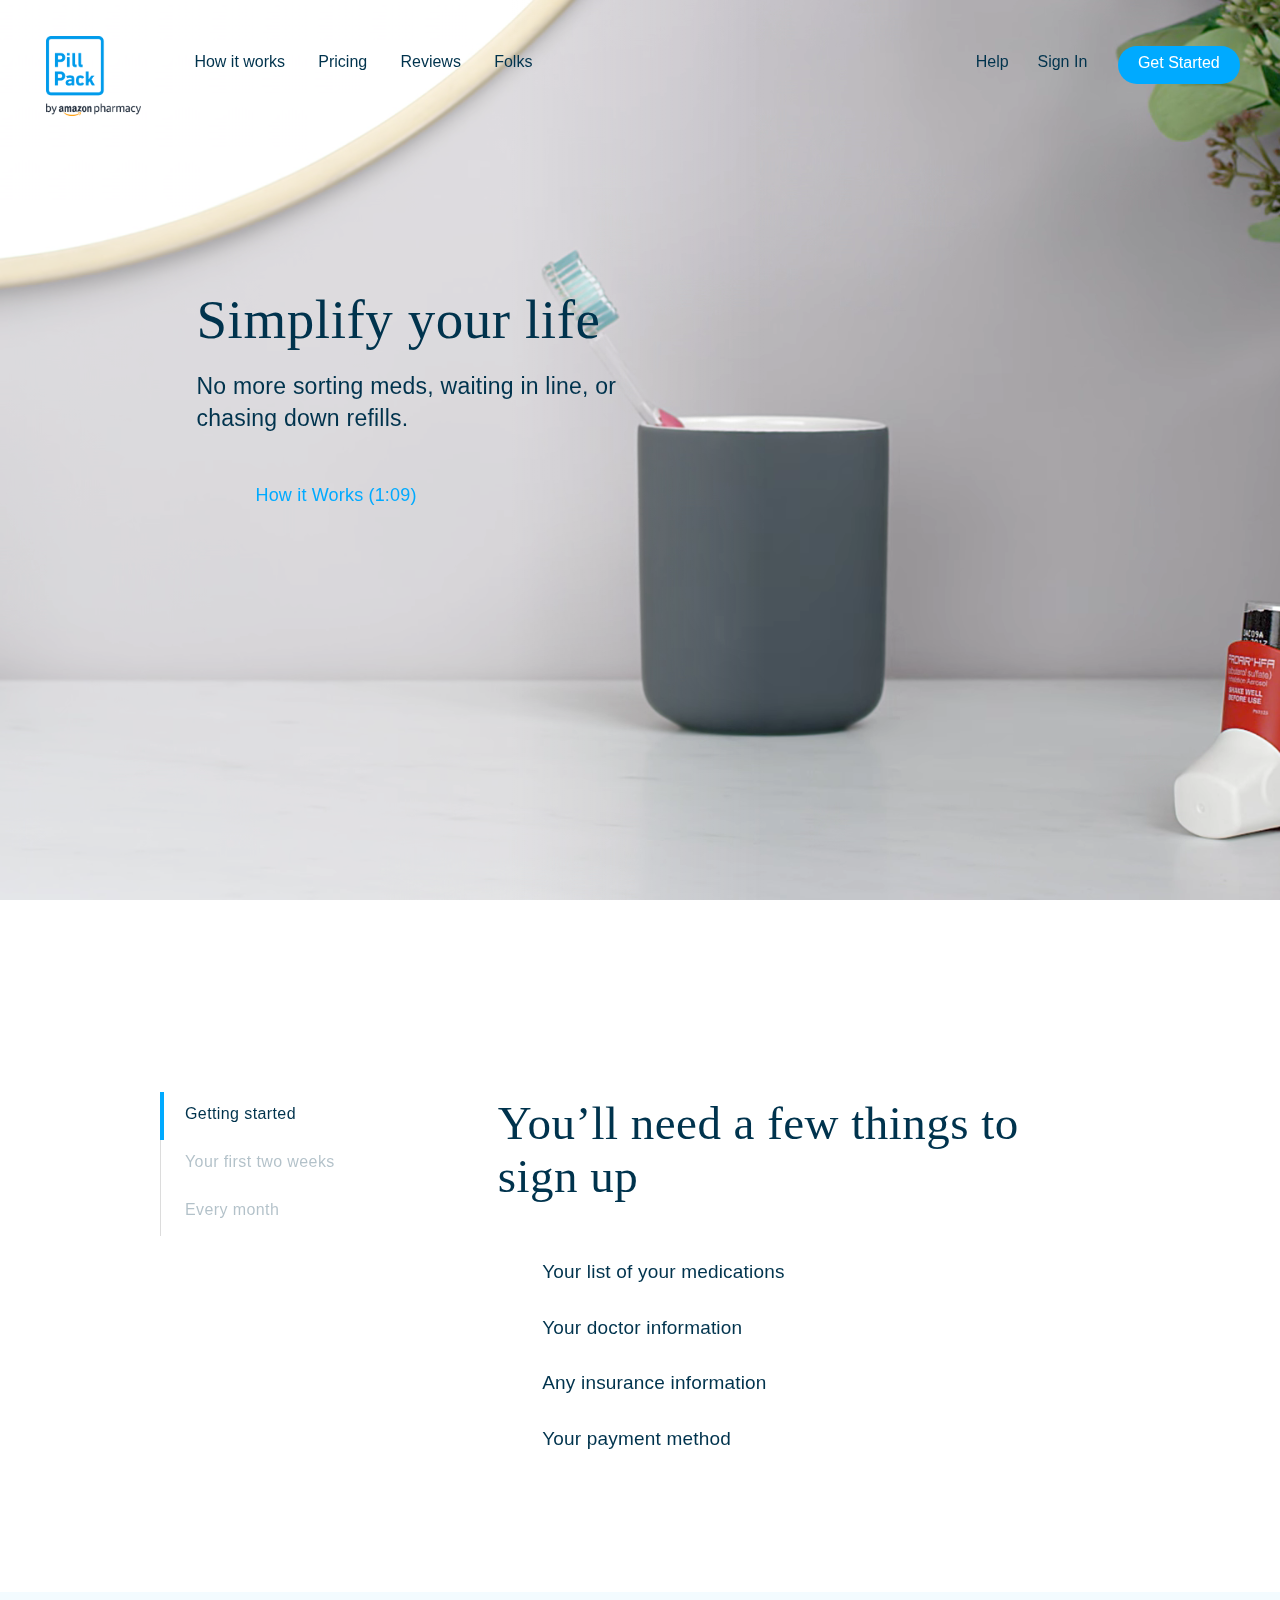
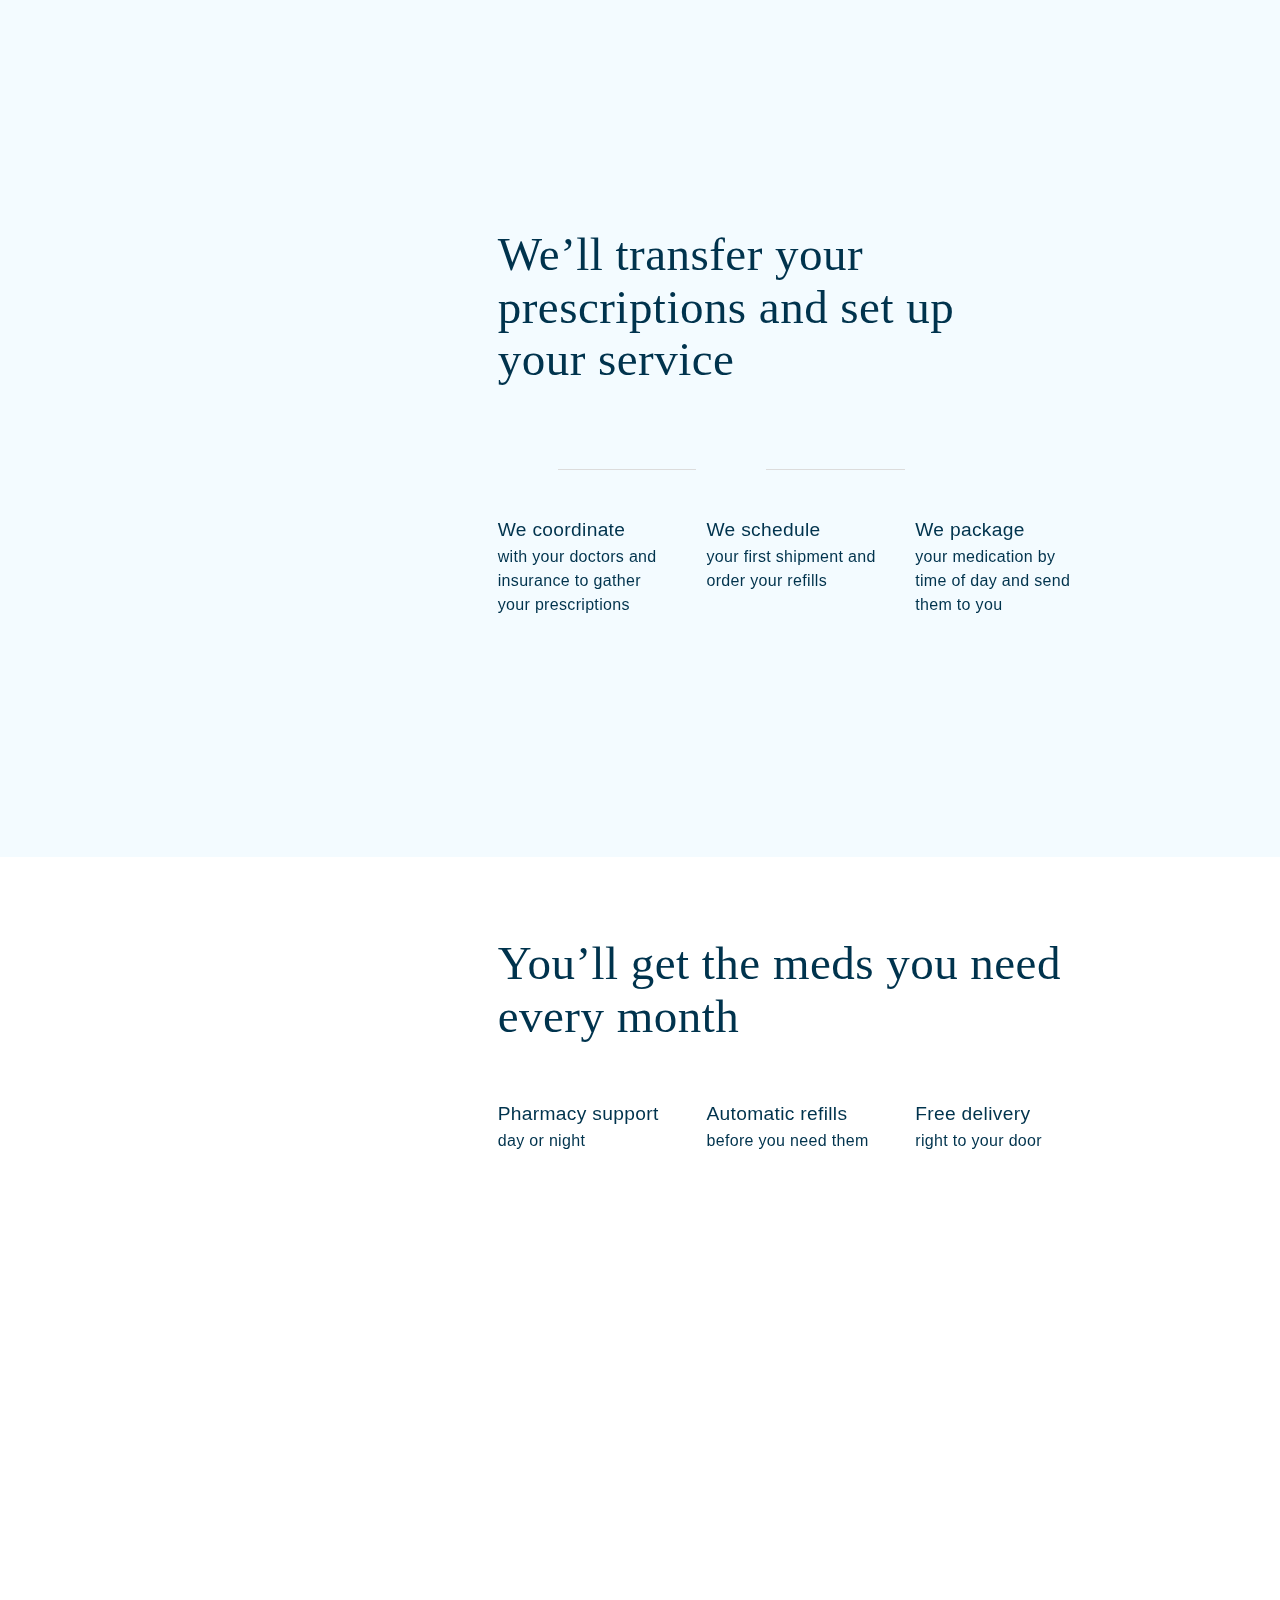
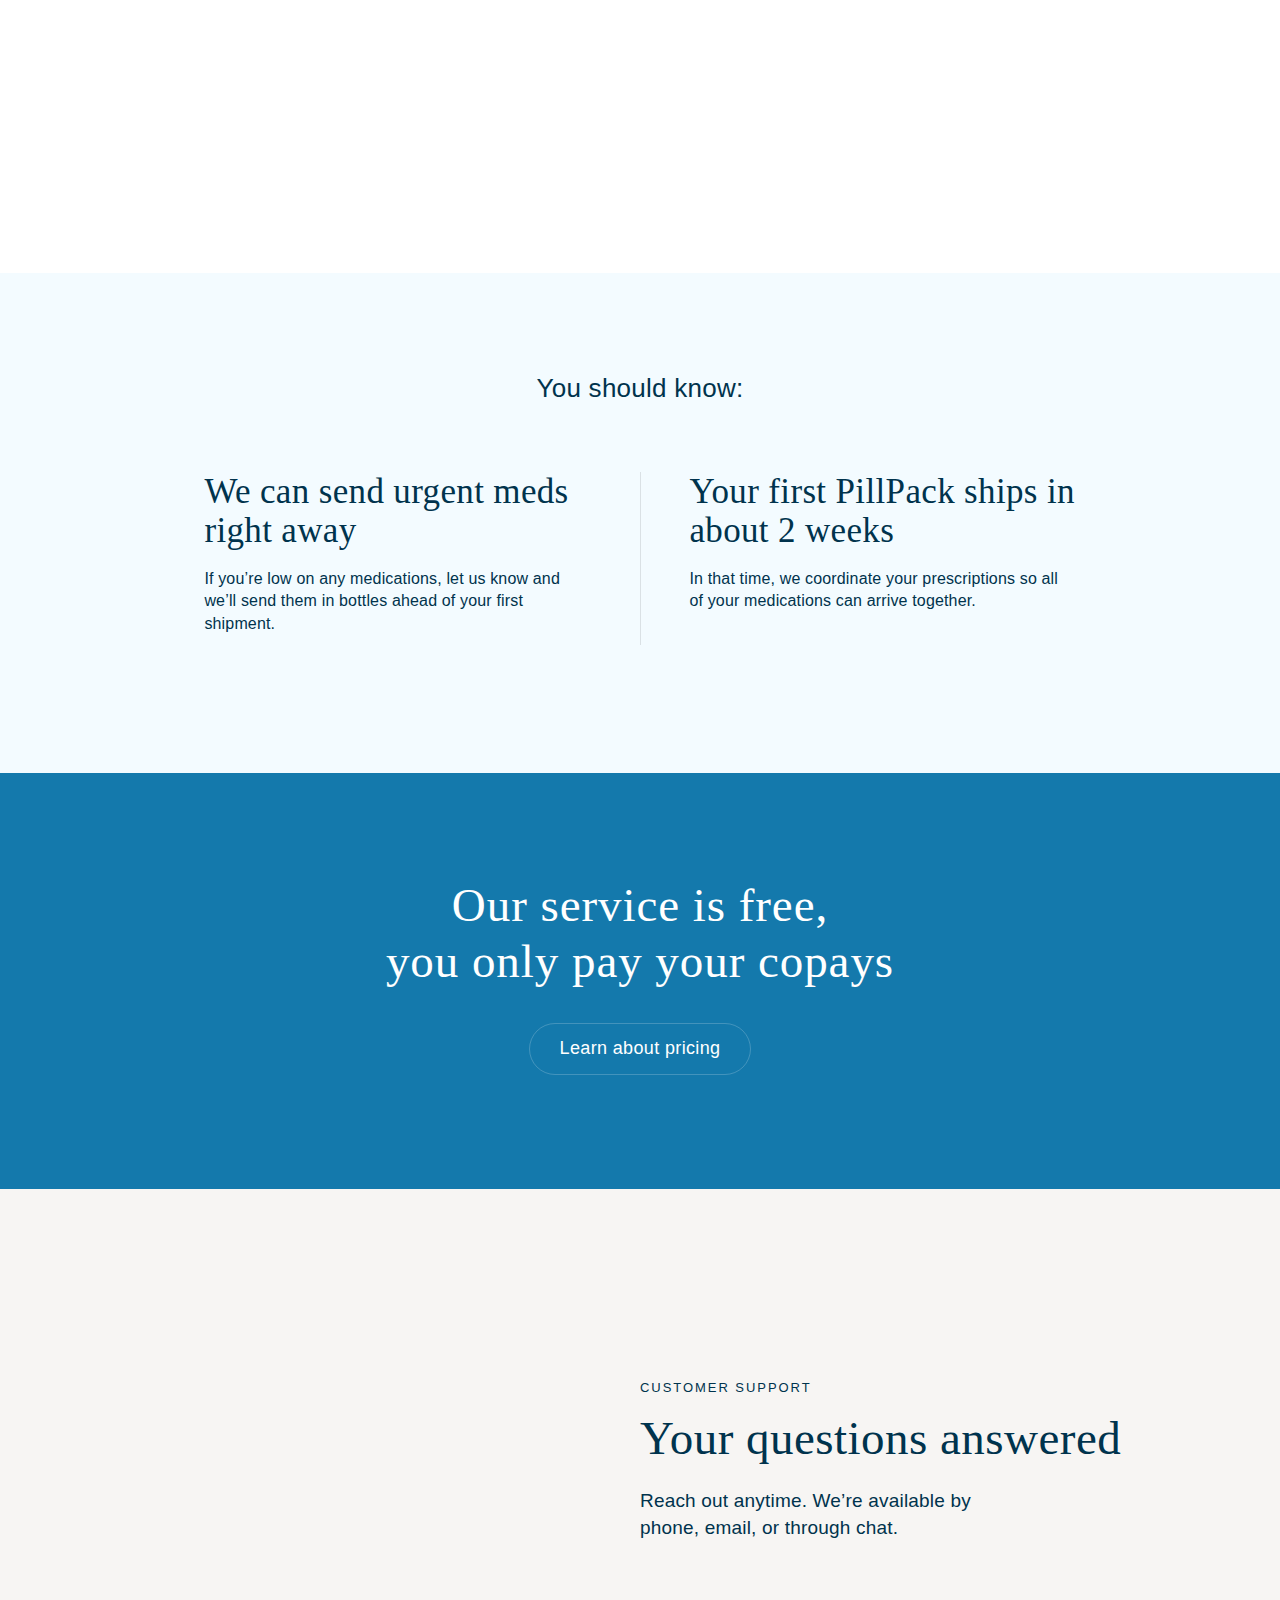
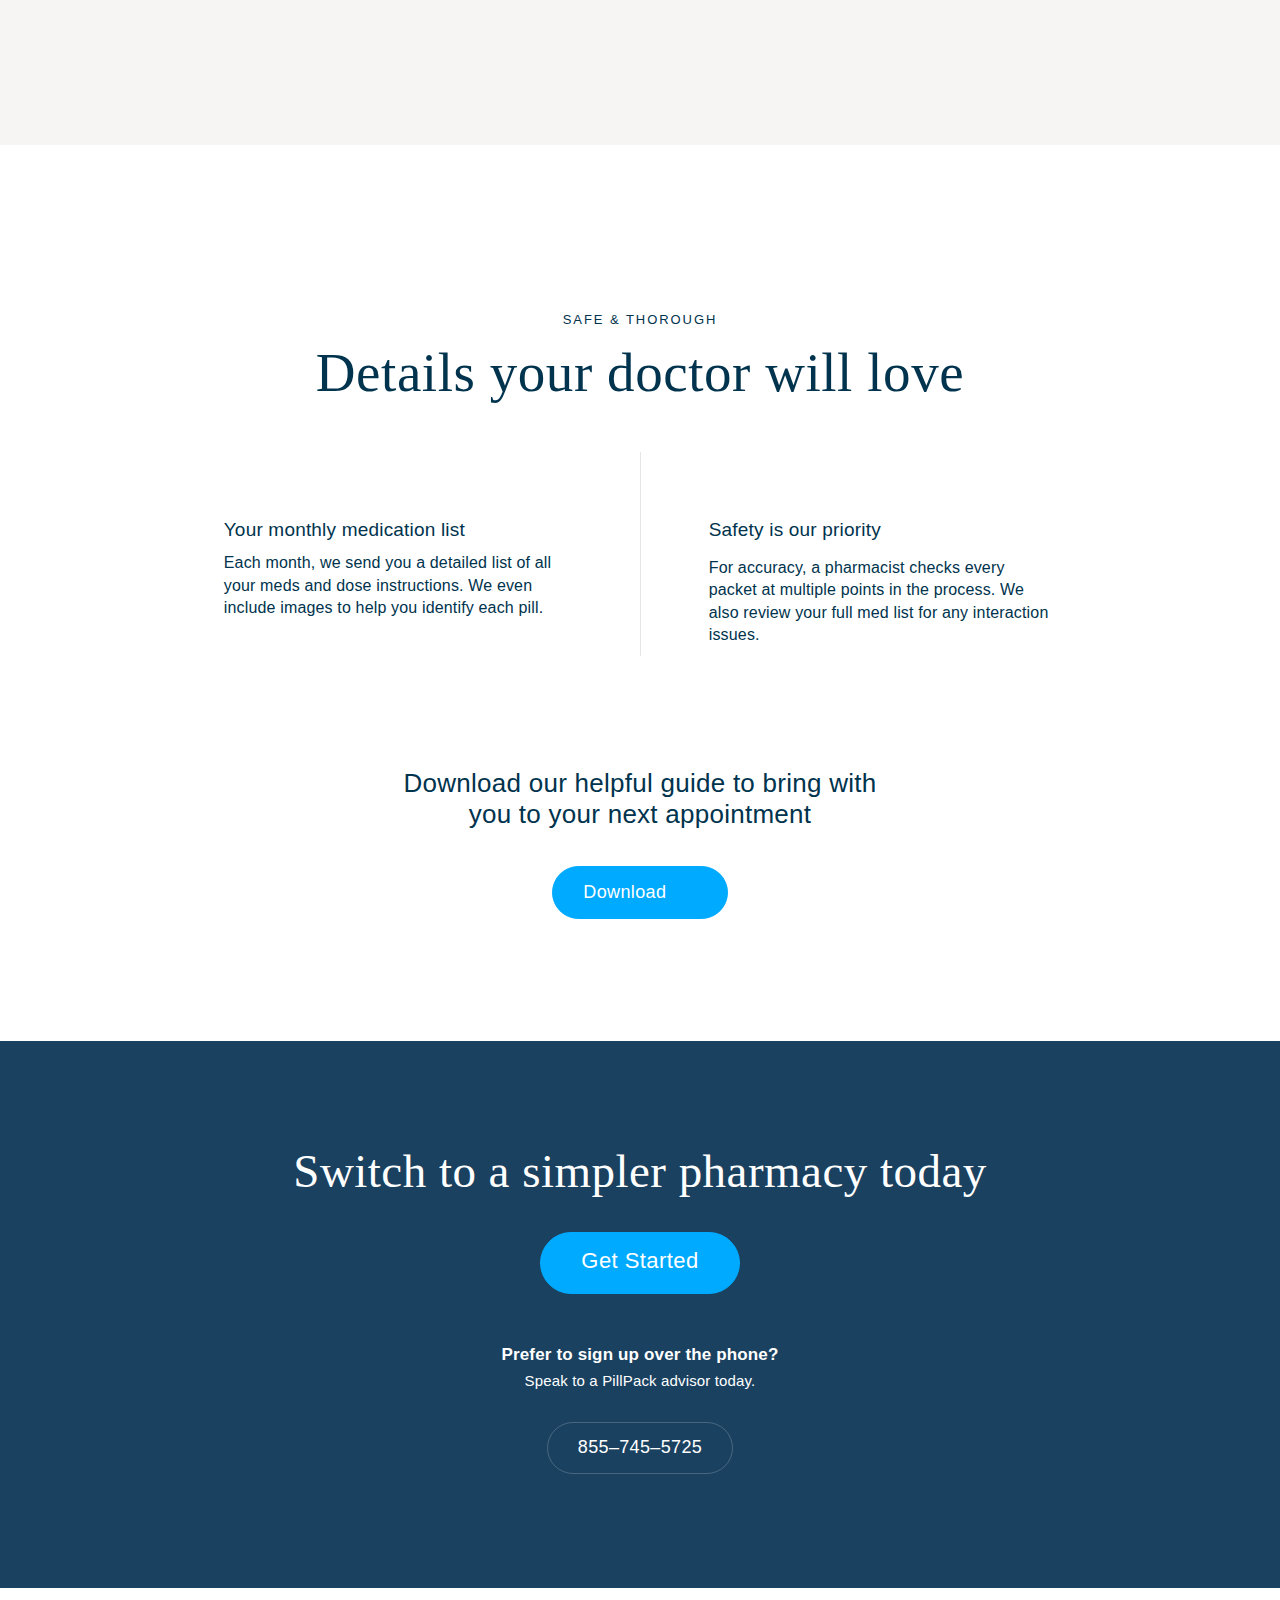
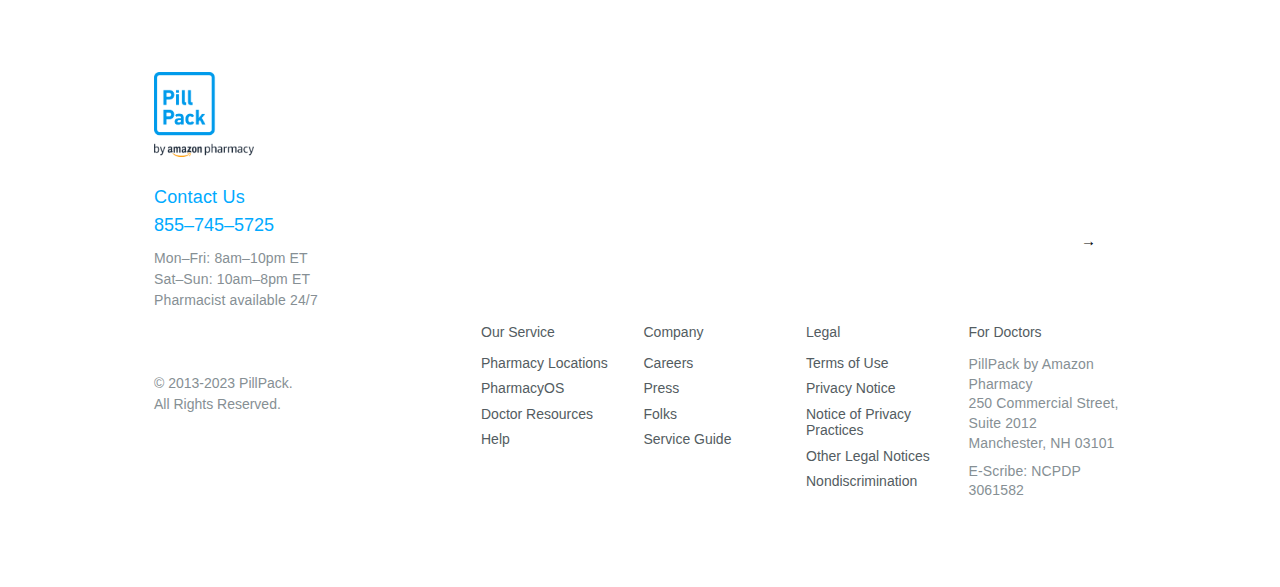
==== how-it-works.html @ 7de77e26 "c" ====
<!doctype html> <html class="no-js" lang="en-US"> <!--! v2.12.56 --> 
<!-- Mirrored from www.pillpack.com/how-it-works by HTTrack Website Copier/3.x [XR&CO'2014], Sun, 03 Dec 2023 13:08:19 GMT -->
<!-- Added by HTTrack --><meta http-equiv="content-type" content="text/html;charset=utf-8" /><!-- /Added by HTTrack -->
<head> <script src="../cdn.optimizely.com/js/8508268791.js"></script> <meta charset="utf-8"> <meta content="ie=edge" http-equiv="x-ua-compatible"> <meta content="width=device-width,initial-scale=1" name="viewport"> <title>How It Works - PillPack</title> <meta content="Getting your medication delivered is easy. Learn how it works and sign up to get your first PillPack in about 2 weeks." name="description"> <meta content="Getting your medication delivered is easy. Learn how it works and sign up to get your first PillPack in about 2 weeks." property="og:description"> <meta content="how does pillpack work, is pillpack safe, when will i get my first pillpack, what do i need to get started, home delivery pharmacy, refill prescriptions" name="keywords"> <meta content="/images/meta-pillpack-image-4c0c78a6e5.jpg" property="og:image"> <meta content="website" property="og:type"> <meta content="PillPack" property="og:site_name"> <meta content="image/jpeg" property="og:image:type"> <meta content="summary_large_image" name="twitter:card"> <meta content="@pillpack" name="twitter:site"> <link href="humans.txt" rel="author" type="text/plain"> <link href="favicon.ico" rel="shortcut icon"> <link href="images/safari-pinned-tab-a0e35ad2bf.svg" rel="mask-icon" color="#169fda"> <meta content="PillPack" name="apple-mobile-web-app-title"> <link href="images/apple-touch-icon-6a0e392c3e.png" rel="apple-touch-icon"> <link href="images/apple-touch-icon-76x76-398610c872.png" rel="apple-touch-icon" sizes="76x76"> <link href="images/apple-touch-icon-120x120-555875aab5.png" rel="apple-touch-icon" sizes="120x120"> <link href="images/apple-touch-icon-152x152-5b4958f63a.png" rel="apple-touch-icon" sizes="152x152"> <link href="images/apple-touch-icon-167x167-a943e57bd5.png" rel="apple-touch-icon" sizes="167x167"> <link href="images/apple-touch-icon-180x180-94bfc09914.png" rel="apple-touch-icon" sizes="180x180"> <meta content="PillPack" name="application-name"> <meta content="#169fda" name="theme-color"> <link href="images/android-chrome-192x192-64d35308cf.png" rel="icon" sizes="192x192" type="image/png"> <link href="manifest.html" rel="manifest"> <meta content="/browserconfig.xml" name="msapplication-config"> <script src="js/modernizr-94426477e0.min.js"></script> <link href="css/screen-34e94fea24.css" rel="stylesheet"> <script>WebFontConfig={custom:{families:["DIN:n3,n4,n5,n7"]},timeout:1e4},function(e){var n=e.documentElement;n.className+=" wf-loading";var a=e.cookie.replace(/(?:(?:^|.*;\s*)my_pillpack\s*\=\s*([^;]*).*$)|^.*$/,"$1");"dashboard"!=a&&"signup"!=a||(n.className+=" is-loggedInto-"+a),e.createElement("picture")}(document)</script> </head> <body class="view-hw"> <!--[if lte IE 9]>
    <p class="browserupgrade">You are using an <strong>outdated</strong> browser. Please <a href="http://browsehappy.com/">upgrade your browser</a> to improve your experience.</p>
    <![endif]--> <div class="prime-day-banner-target"></div> <main> <section class="hp-section--hero js-section--hero"> <header> <nav class="nav--primary"> <ul class="nav-list nav-list--primary"> <li class="nav-item nav-item--how"> <a href="how-it-works.html" class="nav-link is-active nav-link--how">How it works</a> </li> <li class="nav-item nav-item--pricing"> <a href="pricing.html" class="nav-link nav-link--pricing">Pricing</a> </li> <li class="nav-item nav-item--customers"> <a href="reviews.html" class="nav-link nav-link--customers">Reviews</a> </li> <li class="nav-item nav-item--folks"> <a href="https://folks.pillpack.com/" class="nav-link nav-link--folks">Folks</a> </li> </ul> <ul class="nav-list nav-list--cta"> <li class="nav-item nav-item-cta nav-item--dashboard"> <a href="https://app.pillpack.com/login" class="nav-link nav-link--dashboard"> My PillPack<span class="pp-nav-link--ctaArrow"> →</span> </a> </li> <li class="nav-item nav-item-cta nav-item--continueSignup"> <a href="https://my.pillpack.com/signup" class="nav-link nav-link--continueSignup"> Continue Sign Up<span class="pp-nav-link--ctaArrow"> →</span> </a> </li> <li class="nav-item nav-item-cta nav-item--getStarted"> <a href="https://my.pillpack.com/signup" class="nav-link nav-link--getStarted"> Get Started </a> </li> <li class="nav-item js-openMobileNav nav-item--mobileMenu hide-mobile"> <a href="#" class="nav-link nav-link--menu"> Menu </a> </li> </ul> <ul class="nav-list nav-list--secondary"> <li class="nav-item nav-item--support"> <a href="https://help.pillpack.com/hc/en-us" class="nav-link nav-link--support"> Help </a> </li> <li class="nav-item nav-item--login"> <a href="https://app.pillpack.com/login" class="nav-link nav-link--login"> Sign In </a> </li> <li class="nav-item js-openMobileNav nav-item--mobileMenu hide-desktop"> <a href="#" class="nav-link nav-link--menu"> Menu </a> </li> </ul> </nav> <div class="nav-item nav-item--logo"> <a href="index.html" class="nav-link nav-link--logo"> <img alt="PillPack Logo" src="images/pp-az-logo-h-54eed38d8d.png" class="logo-fixed"> <img alt="PillPack Logo" src="images/pp-az-logo-c037f2bac1.png" class="logo-top"> <img alt="PillPack Logo" src="images/pp-az-logo-white-5cc52b279e.png" class="logo-top-white"> <span class="sr-only">Homepage</span> </a> </div> </header> <div class="nav-mobile-mod"> <div class="nav-mobile-hdr"> <a href="#" class="js-closeMobileNav nav-mobile-close">Close</a> </div> <ul class="nav-mobile-list"> <li class="nav-mobile-item"> <a href="index.html" class="nav-mobile-link">Home</a> </li> <li class="nav-mobile-item"> <a href="how-it-works.html" class="nav-mobile-link is-active">How it works</a> </li> <li class="nav-mobile-item"> <a href="pricing.html" class="nav-mobile-link">Pricing</a> </li> <li class="nav-mobile-item"> <a href="reviews.html" class="nav-mobile-link">Reviews</a> </li> <li class="nav-mobile-item"> <a href="https://folks.pillpack.com/" class="nav-mobile-link">Folks</a> </li> </ul> <div class="nav-mobileFtr"> <a href="https://my.pillpack.com/signup" class="left nav-mobileFtr-mod"> <span class="button-pill fill">Get Started</span> </a> <a href="tel:+18557455725" class="nav-mobileFtr-mod right"> <span class="button-pill">855–745–5725</span> </a> </div> </div> <div class="hp-hero-txt-mod"> <h1 class="hero-h">Simplify your life</h1> <p class="hero-p">No more sorting meds, waiting in line, or chasing down refills.</p> <a href="videos/how-it-works.html" class="js-openVideoModal t-light video-link video-link--how-it-works" data-video-name="how-it-works"> <div class="thumbnail-play-icon"> <svg class="video-play-icon"> <use xlink:href="images/sprites-60522a560a.svg#icon-play-button"/> </svg> </div> <div class="video-link-txt-mod"> <p class="video-link-txt"> How it Works <span class="video-link-duration">(1:09)</span> </p> </div> </a> </div> <div class="hw-hero-art-mod"> <video class="js-hero-video pp-hero-video" muted poster="images/auto/hero-bg-how-poster%402x-650d082061.jpg" preload="none"> <source type="video/webm" src="videos/bg-how/1920x1080/2500k.webm"> <source type="video/mp4" src="videos/bg-how/1920x1080/4000k.mp4"> </video> </div> </section> <section class="pp-section pp-section--steps pp-section--stickynav"> <div class="pp-stickynav"> <ul class="pp-stickynav--navlist"> <li class="pp-stickynav--selected"><a href="#get-started" class="js-scrollToAnchor"><span class="navlist-txt">Getting started</span></a></li> <li><a href="#first-weeks" class="js-scrollToAnchor"><span class="navlist-txt">Your first two weeks</span></a></li> <li><a href="#every-month" class="js-scrollToAnchor"><span class="navlist-txt">Every month</span></a></li> </ul> </div> <div class="pp-wrap-fullbleed"> <div class="section-inner section-inner--progress"> <div class="pp-stickynav--target" id="get-started"> <div class="pp-txt-mod--primary get-started"> <h3 class="section-h">You’ll need a few things to sign up</h3> <ol class="pp-checklist"> <li> <div class="icon-checkmark js-reveal-delay"> <svg> <use xlink:href="images/sprites-60522a560a.svg#icon-checkmark"/> </svg> </div> <p class="section-p large">Your list of your medications</p> </li> <li> <div class="icon-checkmark js-reveal-delay"> <svg> <use xlink:href="images/sprites-60522a560a.svg#icon-checkmark"/> </svg> </div> <p class="section-p large">Your doctor information</p> </li> <li> <div class="icon-checkmark js-reveal-delay"> <svg> <use xlink:href="images/sprites-60522a560a.svg#icon-checkmark"/> </svg> </div> <p class="section-p large">Any insurance information</p> </li> <li> <div class="icon-checkmark js-reveal-delay"> <svg> <use xlink:href="images/sprites-60522a560a.svg#icon-checkmark"/> </svg> </div> <p class="section-p large">Your payment method</p> </li> </ol> </div> <div class="hw-started-art-mod js-reveal-right"> <picture> <source type="image/webp" srcset="/images/auto/hw-laptop-0203bbd67b.webp, /images/auto/hw-laptop@2x-a3369b7466.webp 2x"> <img alt="Computer with PillPack signup form" srcset="/images/auto/hw-laptop-512b73b52f.png, /images/auto/hw-laptop@2x-49044efb69.png 2x"> </picture> </div> </div> </div> <div class="pp-section--wavy pp-wrap-fullbleed"> <div class="section-inner section-inner--progress"> <div class="pp-stickynav--target" id="first-weeks"> <div class="pp-txt-mod--primary first-weeks"> <h3 class="section-h">We’ll transfer your prescriptions and set up your service</h3> <div class="inline-items-mod"> <div class="inline-item"> <div class="inline-item-art inline-item-art--horiz"> <svg> <use xlink:href="images/sprites-60522a560a.svg#Clipboard"/> </svg> </div> <p class="section-p"><strong>We coordinate</strong> with your doctors and insurance to gather your prescriptions</p> </div> <div class="inline-item"> <div class="inline-item-art inline-item-art--horiz"> <svg> <use xlink:href="images/sprites-60522a560a.svg#Calendar"/> </svg> </div> <p class="section-p"><strong>We schedule</strong> your first shipment and order your refills</p> </div> <div class="inline-item"> <div class="inline-item-art inline-item-art--horiz"> <svg> <use xlink:href="images/sprites-60522a560a.svg#Package"/> </svg> </div> <p class="section-p"><strong>We package</strong> your medication by time of day and send them to you</p> </div> </div> </div> </div> </div> </div> <div class="section-inner section-inner--progress"> <div class="pp-stickynav--target hw-month-mod" id="every-month"> <div class="pp-txt-mod--primary every-month"> <h3 class="section-h">You’ll get the meds you need every month</h3> <div class="inline-items-mod inline-items--break"> <div class="inline-item"> <div class="hide-desktop break-dot"></div> <p class="section-p"><strong>Pharmacy support</strong> day or night</p> </div> <div class="inline-item"> <div class="hide-desktop break-dot"></div> <p class="section-p"><strong>Automatic refills</strong> before you need them</p> </div> <div class="inline-item"> <div class="hide-desktop break-dot"></div> <p class="section-p"><strong>Free delivery</strong> right to your door</p> </div> </div> </div> <div class="hw-knolled-art-mod js-reveal-bottom"> <picture> <source type="image/webp" srcset="/images/auto/hw-knolled-5d2a38d390.webp, /images/auto/hw-knolled@2x-979064df54.webp 2x"> <img alt="PillPack app, packet, dispenser, and other" srcset="/images/auto/hw-knolled-d03ff0b141.png, /images/auto/hw-knolled@2x-d4b7d07567.png 2x"> </picture> </div> </div> </div> </div> </section> <section class="pp-section pp-section--know pp-section--wavy pp-section--wavy-top"> <div class="pp-split--header"> <h2 class="note-h">You should know:</h2> </div> <div class="section-inner pp-inner--split"> <div class="pp-split-mod"> <h3 class="section-h">We can send urgent meds right away</h3> <p class="section-p">If you’re low on any medications, let us know and we’ll send them in bottles ahead of your first shipment.</p> </div> <div class="pp-split-mod"> <h3 class="section-h">Your first PillPack ships in about 2 weeks</h3> <p class="section-p">In that time, we coordinate your prescriptions so all of your medications can arrive together.</p> </div> </div> </section> <section class="pp-section--callout"> <div class="section-inner"> <p class="pp-callout-p"><span class="break med">Our service is free, </span>you only pay your copays</p> <a href="pricing.html" class="pp-cta-button outline-dark">Learn about pricing</a> </div> </section> <section class="pp-section pp-section--overview"> <div class="section-inner"> <div class="pp-txt-mod--secondary"> <p class="section-subh">Customer support</p> <h3 class="section-h">Your questions answered</h3> <p class="section-p large">Reach out anytime. We’re available by phone, email, or through chat.</p> </div> </div> </section> <section class="pp-section pp-section--safe"> <div class="pp-split--header"> <p class="section-subh">Safe & thorough</p> <h2 class="hero-h">Details your doctor will love</h2> </div> <div class="section-inner pp-inner--split"> <div class="pp-split-mod"> <div class="inline-item-art js-reveal-left"> <picture> <source type="image/webp" srcset="/images/auto/hw-doctor-1-6c94c1ab10.webp, /images/auto/hw-doctor-1@2x-733df0fc67.webp 2x"> <img alt="List of medications on a PillPack dispenser." srcset="/images/auto/hw-doctor-1-b8e11d3db3.png, /images/auto/hw-doctor-1@2x-f505be07dc.png 2x"> </picture> </div> <div class="pp-txt-mod"> <h3 class="split-h">Your monthly medication list</h3> <p class="section-p">Each month, we send you a detailed list of all your meds and dose instructions. We even include images to help you identify each pill.</p> </div> </div> <div class="pp-split-mod"> <div class="inline-item-art js-reveal-left-delay"> <picture> <source type="image/webp" srcset="/images/auto/hw-doctor-2-b4d7060a9f.webp, /images/auto/hw-doctor-2@2x-3769ef7169.webp 2x"> <img alt="PillPack iPhone app and medication packet." srcset="/images/auto/hw-doctor-2-2d0b16192c.png, /images/auto/hw-doctor-2@2x-a4c460271c.png 2x"> </picture> </div> <h3 class="split-h">Safety is our priority</h3> <p class="section-p">For accuracy, a pharmacist checks every packet at multiple points in the process. We also review your full med list for any interaction issues.</p> </div> </div> <div class="section-inner inner-cta"> <h3 class="note-h guide-intro">Download our helpful guide to bring with you to your next appointment</h3> <a href="images/pillpack_doctor_guide-64bb662143.pdf" class="fill pp-cta-button" rel="noopener" target="_blank">Download <svg><use xlink:href="images/sprites-60522a560a.svg#cg-download"/></svg></a> </div> </section> <section class="pp-section--cta"> <div class="pp-cta-txt-mod"> <h1 class="section-h">Switch to a simpler pharmacy today</h1> <a href="https://my.pillpack.com/signup" class="large fill pp-cta-button">Get Started</a> <p class="pp-cta-phone-label"><strong>Prefer to sign up over the phone?</strong> Speak to a PillPack advisor today.</p> <a href="tel:18557455725" class="pp-cta-button outline-dark"> 855–745–5725 </a> </div> </section> </main> <footer class="footer--primary"> <div class="footer-inner"> <div class="footer-branding-mod"> <div class="footer-logo-mod"> <a href="index.html"> <img alt="PillPack Logo" src="images/pp-az-logo-c037f2bac1.png"> </a> </div> <div class="footer-contact-mod"> <a href="https://pillpack.zendesk.com/hc/en-us/requests/new" class="footer-contact-item"> <p>Contact Us</p><svg class="featured-link-icon"><use xlink:href="images/sprites-60522a560a.svg#iconNext"/></svg> </a> <a href="tel:+18557455725" class="footer-contact-item" id="footer-contact-number"> 855–745–5725 </a> </div> <div class="footer-hours-mod">Mon–Fri: 8am–10pm ET<br>Sat–Sun: 10am–8pm ET<br><i>Pharmacist available 24/7</i></div> <div class="footer-social-icons"> <a href="https://www.facebook.com/pillpack"> <svg> <use xlink:href="images/sprites-60522a560a.svg#icon-social-facebook"/> </svg> </a> <a href="https://www.twitter.com/pillpack"> <svg class="twitter"> <use xlink:href="images/sprites-60522a560a.svg#icon-social-twitter"/> </svg> </a> <a href="https://www.instagram.com/pillpack"> <svg> <use xlink:href="images/sprites-60522a560a.svg#icon-social-instagram"/> </svg> </a> <a href="https://www.youtube.com/pillpack"> <svg> <use xlink:href="images/sprites-60522a560a.svg#icon-social-youtube"/> </svg> </a> </div> <div class="footer-copyright-mod">© 2013-2023 PillPack. <br>All Rights Reserved.</div> </div> <div class="footer-right-column"> <button class="footer-folks-btn"> <a href="https://folks.pillpack.com/"> <img alt="Folks Logo" src="images/folks-logo-ace11a64b4.png"> <p>Visit Folks—our magazine sharing stories of remarkable people just like you.</p> </a> </button> <div class="footer-info-mod"> <ul class="footer-links-mod"> <li class="footer-links-group"> Our Service <ul> <li class="footer-link-item"><a href="pharmacy-locations.html" class="footer-link">Pharmacy Locations</a></li> <li class="footer-link-item"><a href="https://www.pharmacyos.com/" class="footer-link">PharmacyOS</a></li> <li class="footer-link-item"><a href="healthcare-providers.html" class="footer-link">Doctor Resources</a></li> <li class="footer-link-item"><a href="https://help.pillpack.com/hc/en-us" class="footer-link">Help</a></li> </ul> </li> <li class="footer-links-group"> Company <ul> <li class="footer-link-item"><a href="https://www.amazondelivers.jobs/about/amazon-pharmacy-jobs" class="footer-link">Careers</a></li> <li class="footer-link-item"><a href="press.html" class="footer-link">Press</a></li> <li class="footer-link-item"><a href="https://folks.pillpack.com/" class="footer-link">Folks</a></li> <li class="footer-link-item"><a href="service-guide.html" class="footer-link">Service Guide</a></li> </ul> </li> <li class="footer-links-group"> Legal <ul> <li class="footer-link-item"><a href="terms-of-use.html" class="footer-link">Terms of Use</a></li> <li class="footer-link-item"><a href="privacy-notice.html" class="footer-link">Privacy Notice</a></li> <li class="footer-link-item"><a href="privacy-notice.html#PRIVACY-PRACTICES" class="footer-link">Notice of Privacy Practices</a></li> <li class="footer-link-item"><a href="other-legal-notices.html" class="footer-link">Other Legal Notices</a></li> <li class="footer-link-item"><a href="nondiscrimination.html" class="footer-link">Nondiscrimination</a></li> </ul> </li> <li class="footer-links-group"> For Doctors <ul> <li class="footer-link-item"><p class="footer-p"><strong>PillPack by Amazon Pharmacy</strong><br>250 Commercial Street, Suite 2012<br>Manchester, NH 03101</p></li> <li class="footer-link-item"><p class="footer-p">E-Scribe: NCPDP 3061582<br></p></li> </ul> </li> </ul> </div> </div> </div> </footer> <footer class="ftrFixed"> <a href="https://my.pillpack.com/signup" class="ftrFixed-mod left"> <span class="button-pill fill">Get Started</span> </a> <a href="tel:+18557455725" class="ftrFixed-mod right"> <span class="button-pill">855–745–5725</span> </a> </footer> <script>!function(){var a=window.analytics=window.analytics||[];if(!a.initialize)if(a.invoked)window.console&&console.error&&console.error("Segment snippet included twice.");else{a.invoked=!0,a.methods=["trackSubmit","trackClick","trackLink","trackForm","pageview","identify","reset","group","track","ready","alias","debug","page","once","off","on","addSourceMiddleware","addIntegrationMiddleware","setAnonymousId","addDestinationMiddleware"],a.factory=function(t){return function(){var e=Array.prototype.slice.call(arguments);return e.unshift(t),a.push(e),a}};for(var e=0;e<a.methods.length;e++){var t=a.methods[e];a[t]=a.factory(t)}a.initializer=function(){for(window.analytics=window._analytics.noConflict();0<a.length;){var e=a.shift(),t=e.shift();try{window.analytics[t].apply(window.analytics,e)}catch(e){console.error(e)}}},a.load=function(e,t){var i=document.createElement("script");i.type="text/javascript",i.async=!0,i.src="../prod-analytics.pillpack.com/analytics.min.js";var n=document.getElementsByTagName("script")[0];n.parentNode.insertBefore(i,n),a._loadOptions=t,i.addEventListener("load",a.initializer,!1)},a.setUTMParams=function(){var e=function(e){var t;return e=e.replace(/[\[]/,"\\[").replace(/[\]]/,"\\]"),null==(t=new RegExp("[\\?&]"+e+"=([^&#]*)").exec(location.search))?"":decodeURIComponent(t[1].replace(/\+/g," "))};window.pageProperties={},source_id=e("utm_source"),campaign_id=e("utm_campaign"),medium_id=e("utm_medium"),utm_content=e("utm_content"),utm_term=e("utm_term"),""!=source_id&&(window.pageProperties.source=source_id),""!=campaign_id&&(window.pageProperties.campaign=campaign_id),""!=medium_id&&(window.pageProperties.medium=medium_id),""!=utm_content&&(window.pageProperties.content=utm_content),""!=utm_term&&(window.pageProperties.term=utm_term)},a.SNIPPET_VERSION="4.1.0",a.setUTMParams(),a.load(),a.page(document.title,window.pageProperties)}}()</script> <script id="pp-modal-template" type="text/template"> <div class="pp-modal-container">
        <div class="pp-modal">
          <div class="pp-modal-content"></div>
          <a href="#" class="pp-modal-close-button" role="button">
            <span class="pp-modal-x-icon"></span>
          </a>
        </div>
        <div class="pp-modal-overlay"></div>
      </div> </script> <script id="pp-modal-main-template" type="text/template"> <form action="#" class="pp-modal-email-form">
        <div class="pp-modal-header">
          Want to <br />learn more?
        </div>
        <div class="pp-modal-body">
          Get info about PillPack, helpful tips, and inspiring stories from <em>Folks</em>.
        </div>
        <input
          type="email"
          class="pp-modal-input"
          placeholder="Enter your email address"
          required
        >
        <div class="pp-modal-actions">
          <button class="pp-cta-button fill">
            Tell me more
          </button>
        </div>
      </form> </script> <script id="pp-modal-confirmation-template" type="text/template"> <div class="pp-modal-header">
        Thanks <br />for your interest!
      </div>
      <div class="pp-modal-body">
        We'll send a confirmation email shortly.
      </div>
      <div class="pp-modal-actions">
        <a href="#" class="pp-modal-cta-link" role="button">
          Head back to PillPack.com &gt;
        </a>
      </div> </script> <script>var currPath=window.location.pathname,contactEle=document.getElementById("footer-contact-number");currPath.includes("/healthcare-providers")&&contactEle&&(contactEle.href="tel:+18552063605",contactEle.innerHTML="855-206-3605")</script> <script src="js/main-77987378fe.js" async></script> <script src="js/plyr-d779b4b3f1.js" async></script> </body> 
<!-- Mirrored from www.pillpack.com/how-it-works by HTTrack Website Copier/3.x [XR&CO'2014], Sun, 03 Dec 2023 13:08:58 GMT -->
</html>
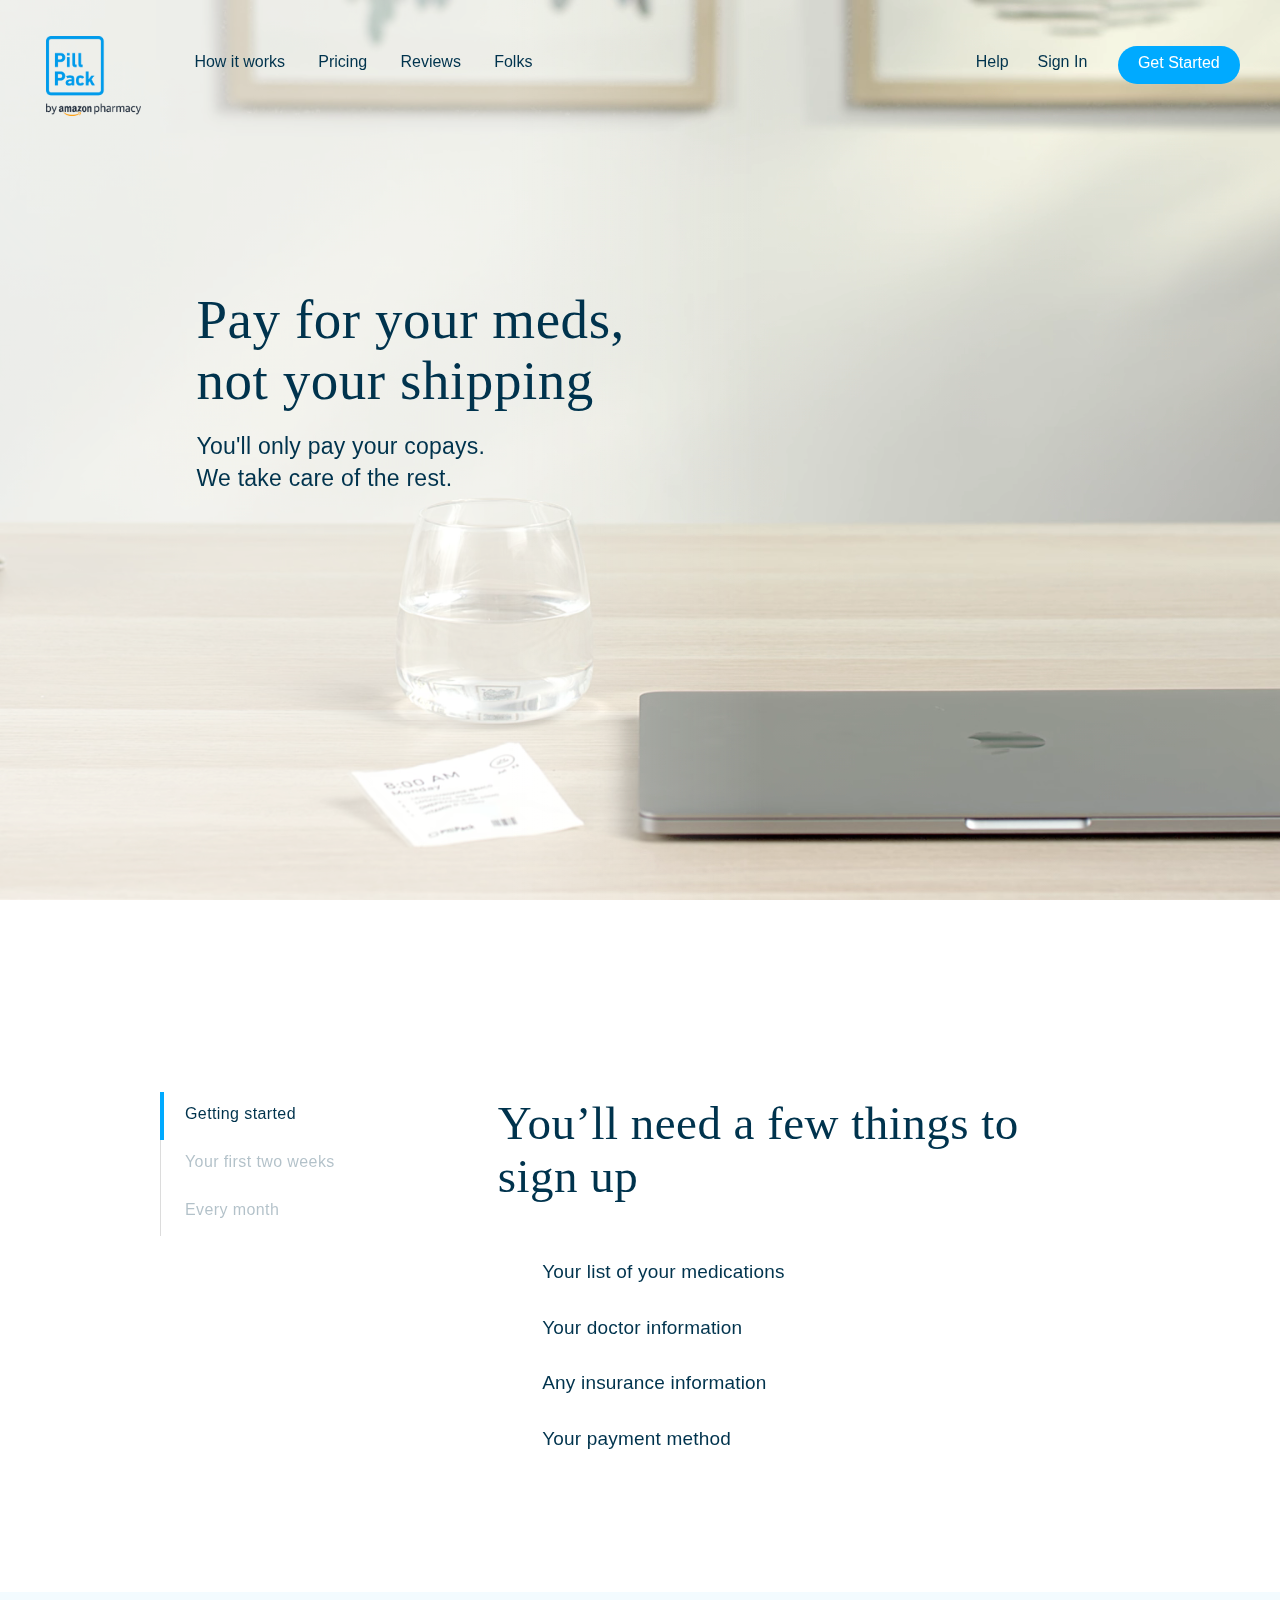
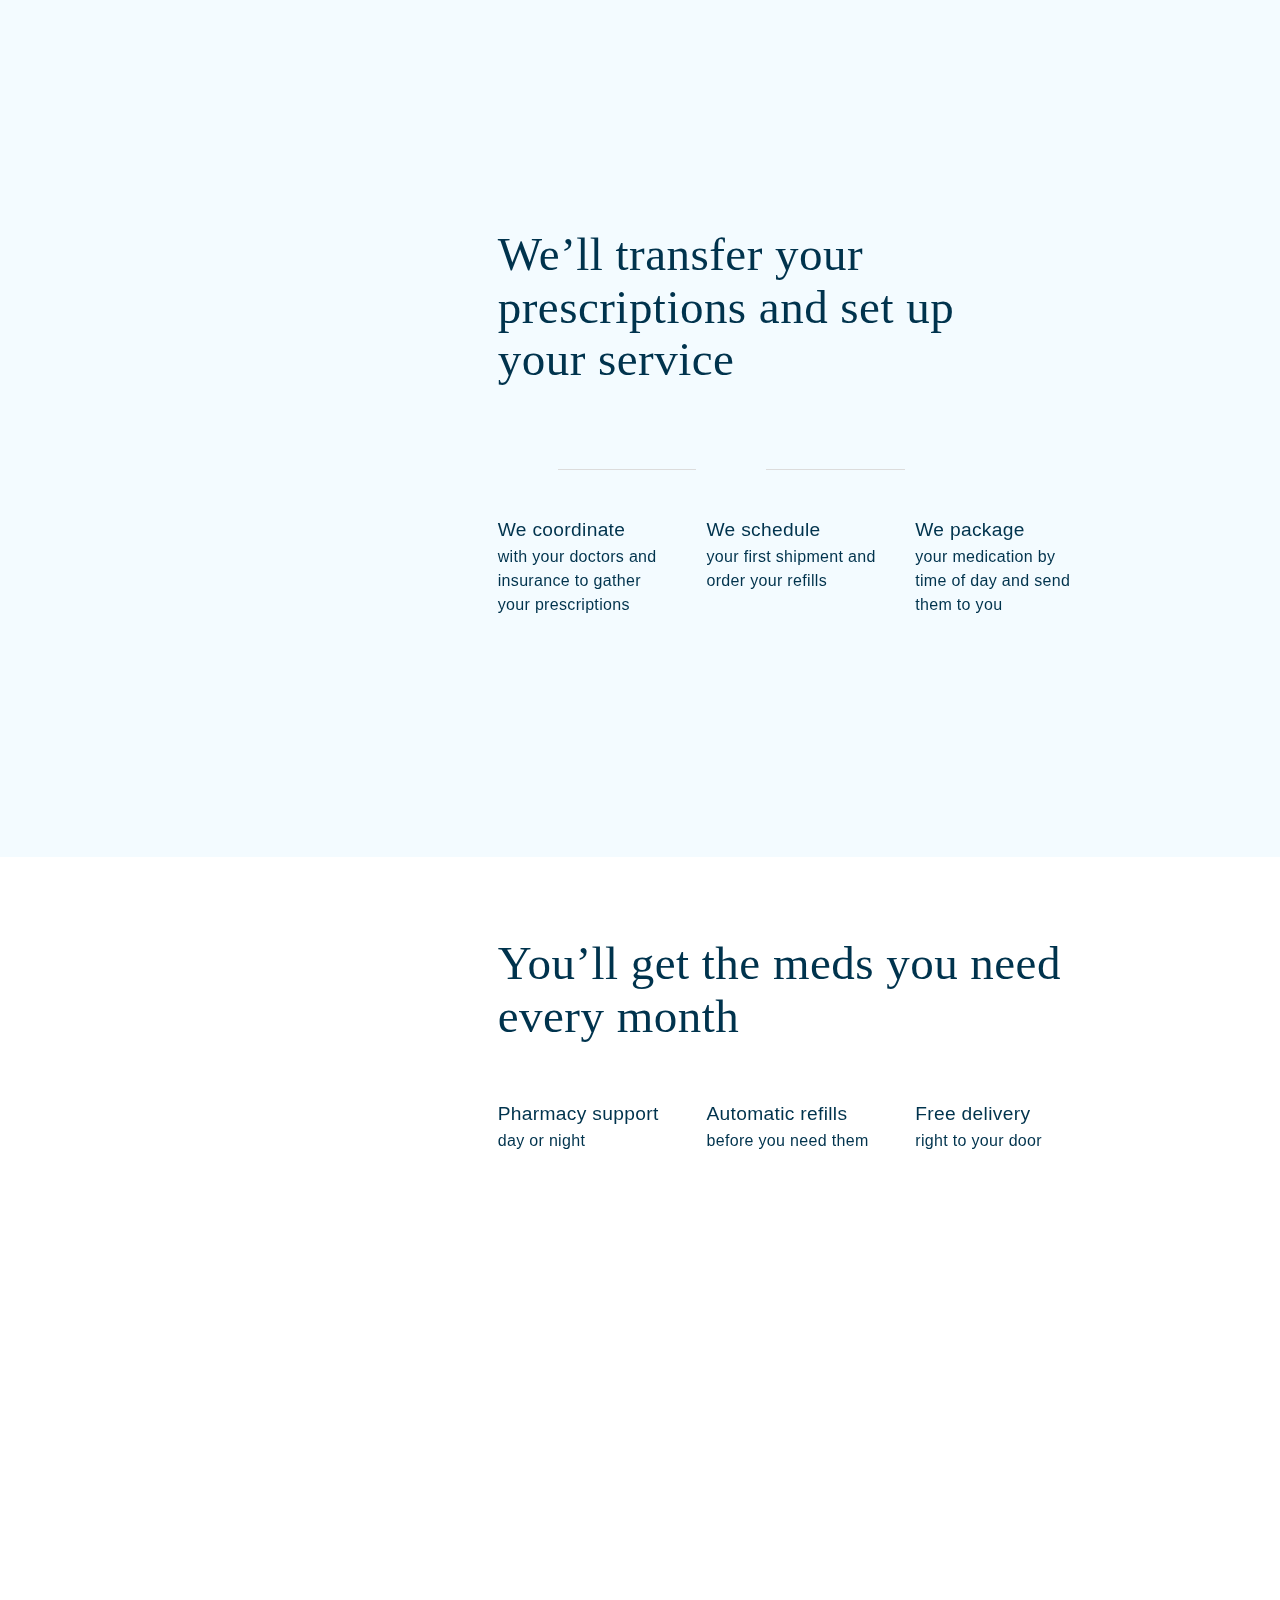
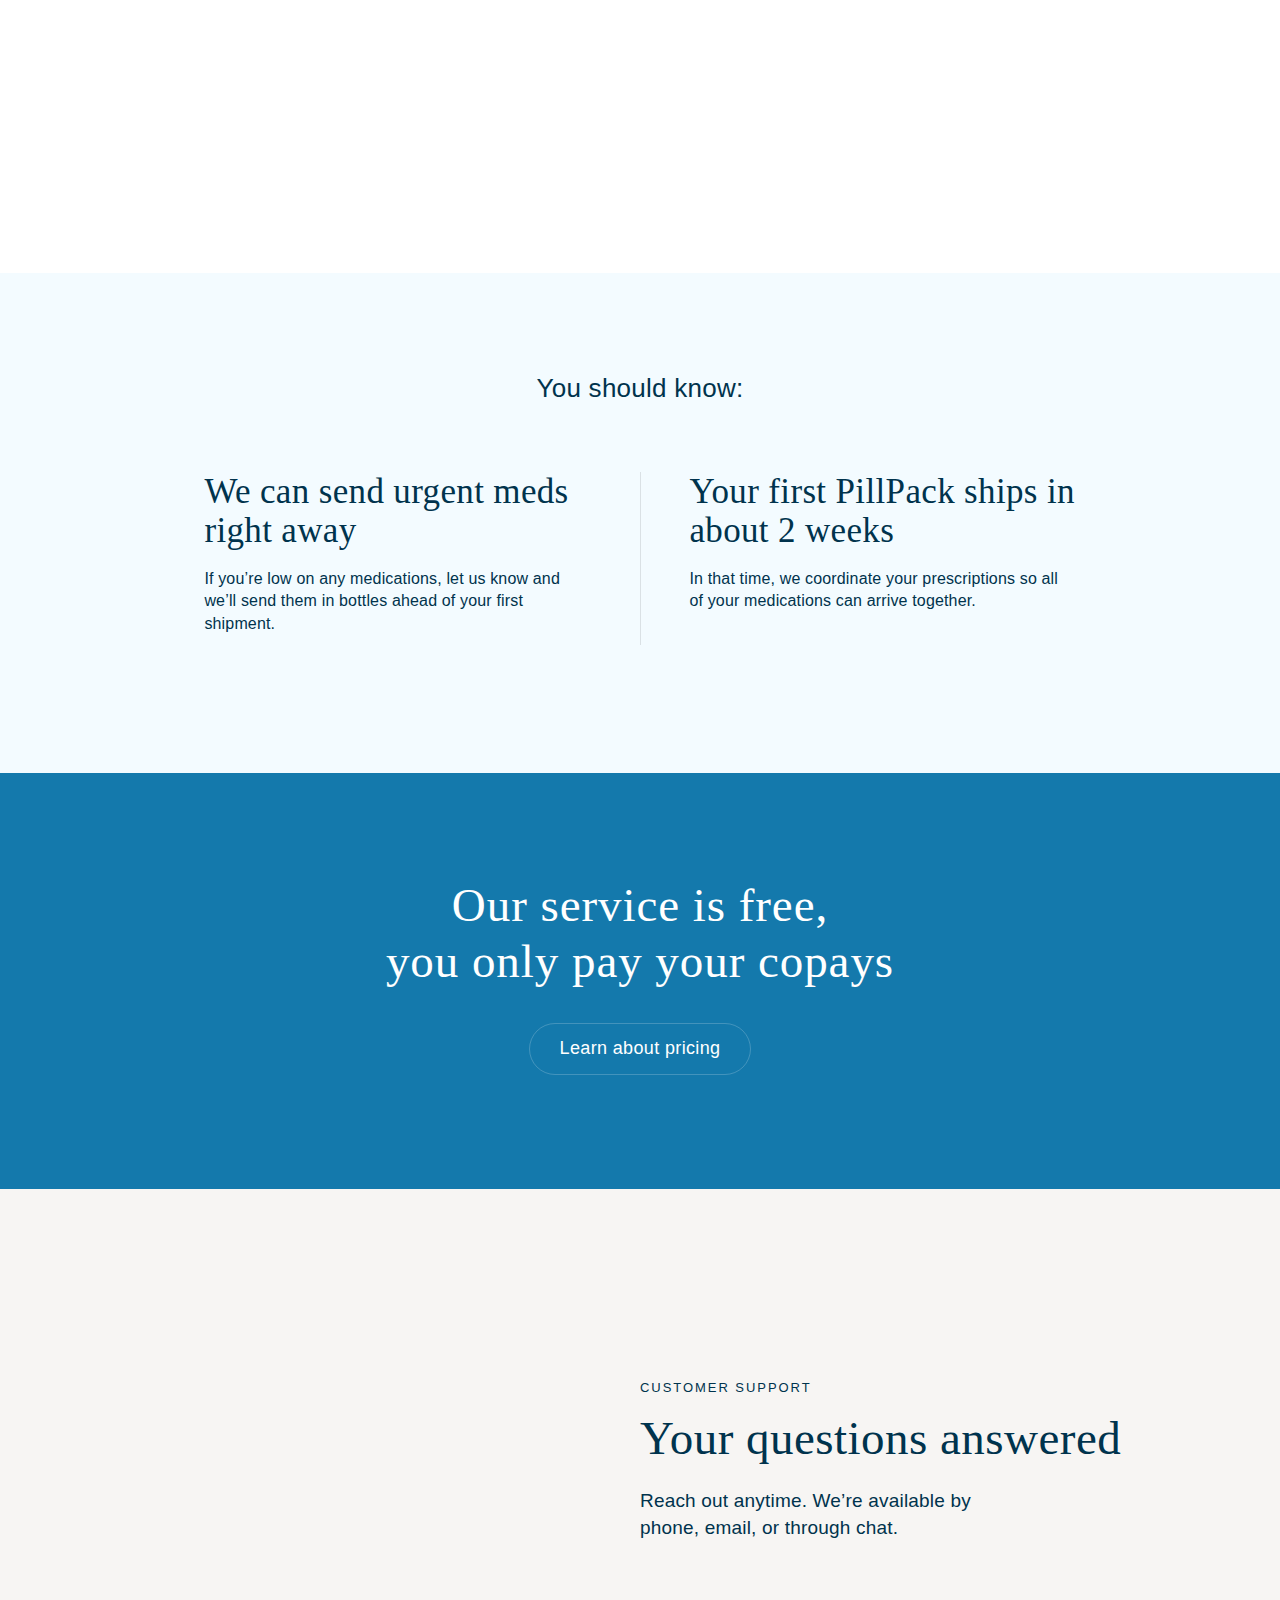
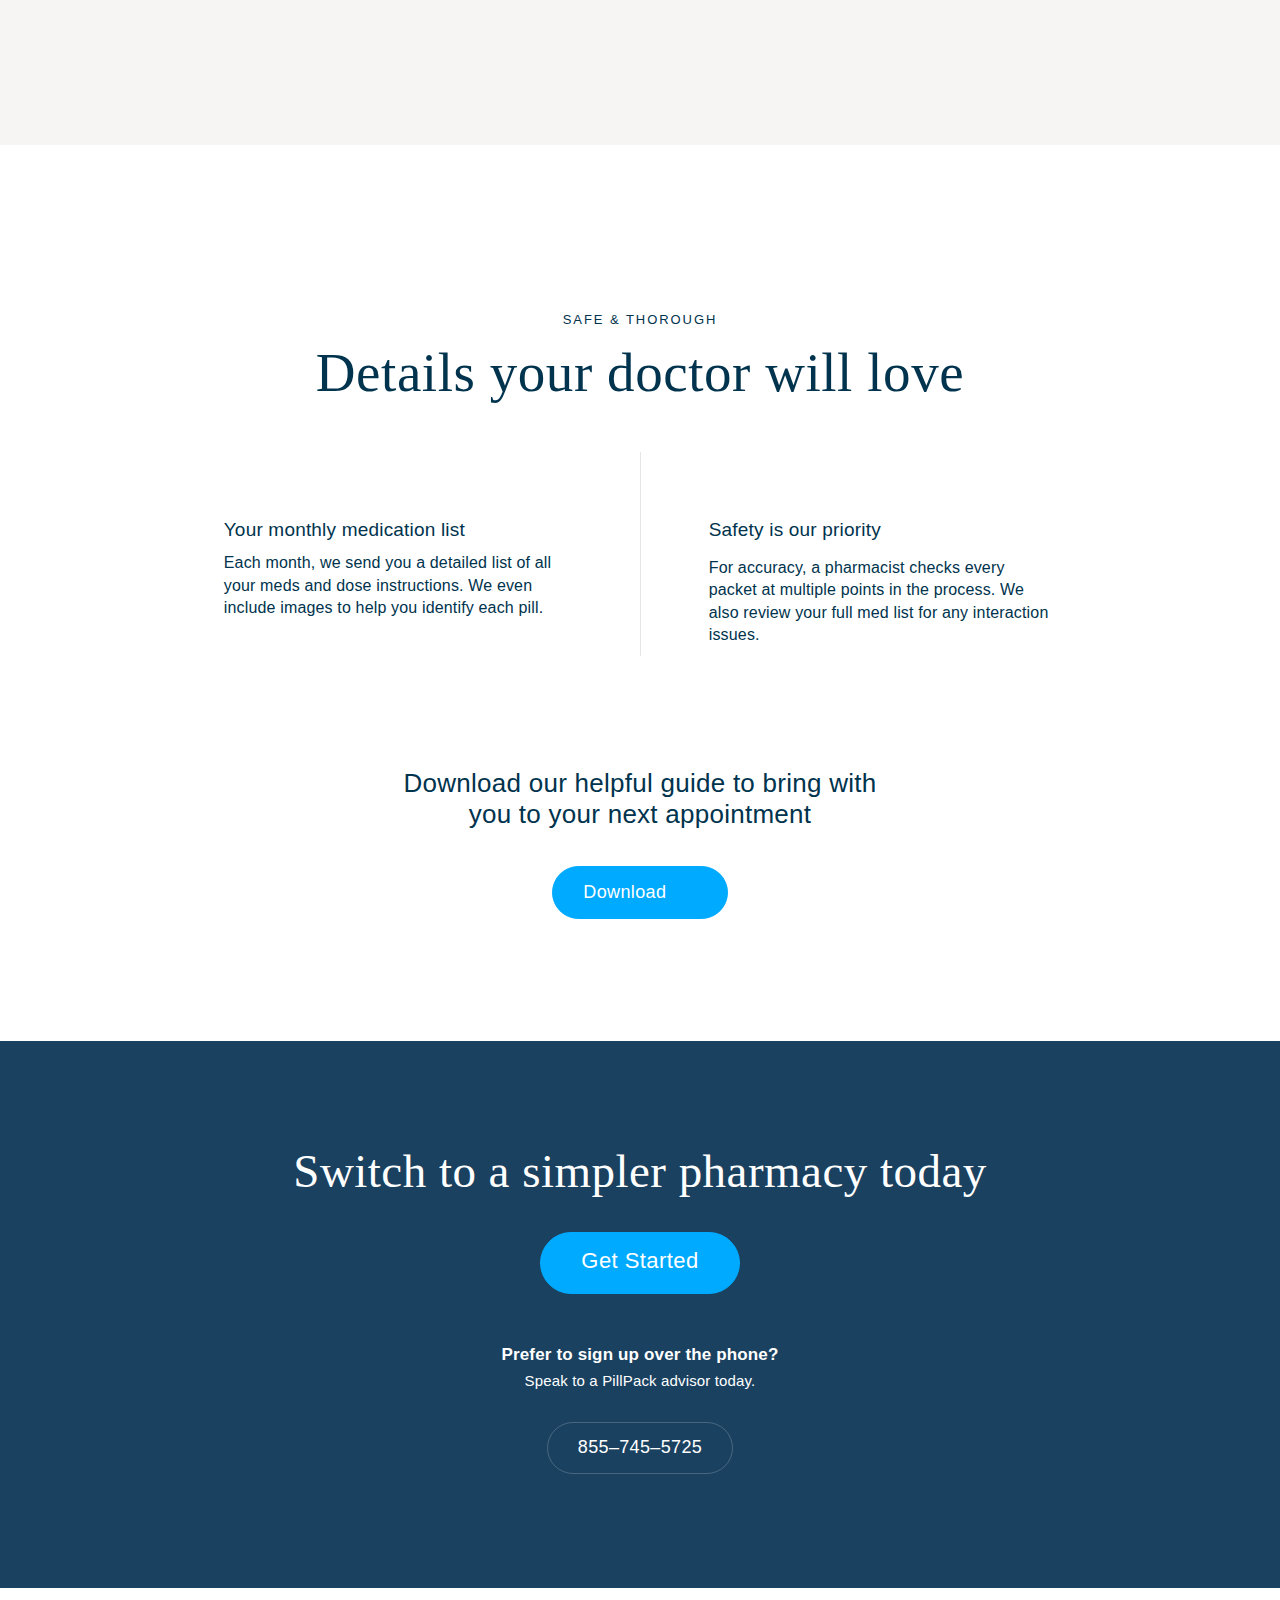
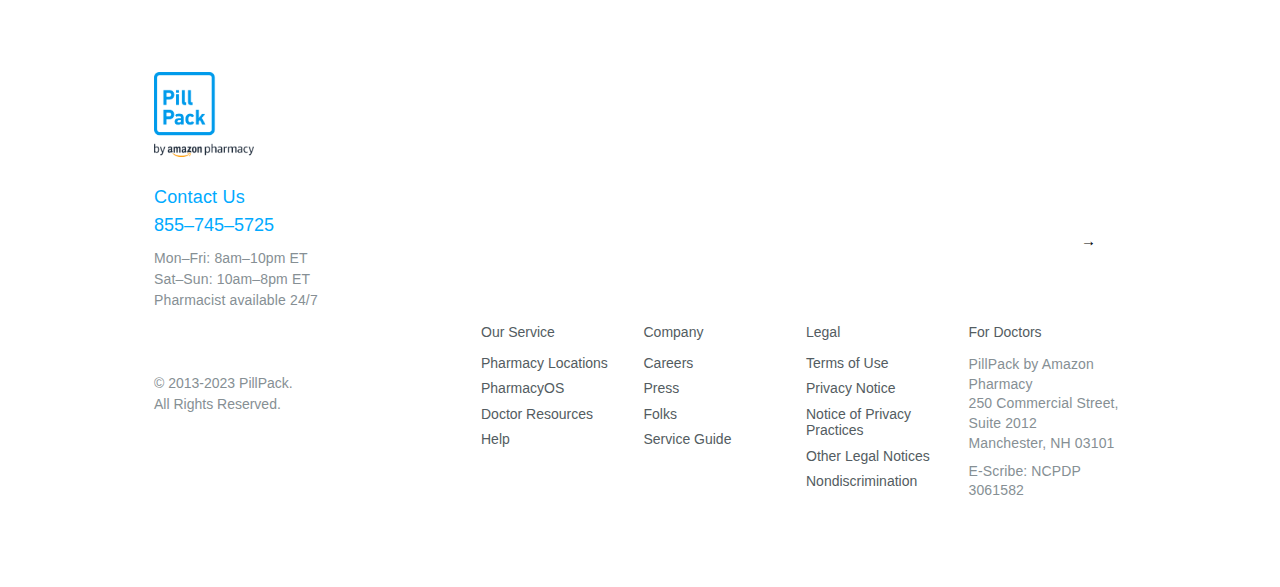
==== commit be323eb1: "up to date" ====
--- a/how-it-works.html
+++ b/how-it-works.html
@@ -1,44 +1,519 @@
-<!doctype html> <html class="no-js" lang="en-US"> <!--! v2.12.56 --> 
-<!-- Mirrored from www.pillpack.com/how-it-works by HTTrack Website Copier/3.x [XR&CO'2014], Sun, 03 Dec 2023 13:08:19 GMT -->
-<!-- Added by HTTrack --><meta http-equiv="content-type" content="text/html;charset=utf-8" /><!-- /Added by HTTrack -->
-<head> <script src="../cdn.optimizely.com/js/8508268791.js"></script> <meta charset="utf-8"> <meta content="ie=edge" http-equiv="x-ua-compatible"> <meta content="width=device-width,initial-scale=1" name="viewport"> <title>How It Works - PillPack</title> <meta content="Getting your medication delivered is easy. Learn how it works and sign up to get your first PillPack in about 2 weeks." name="description"> <meta content="Getting your medication delivered is easy. Learn how it works and sign up to get your first PillPack in about 2 weeks." property="og:description"> <meta content="how does pillpack work, is pillpack safe, when will i get my first pillpack, what do i need to get started, home delivery pharmacy, refill prescriptions" name="keywords"> <meta content="/images/meta-pillpack-image-4c0c78a6e5.jpg" property="og:image"> <meta content="website" property="og:type"> <meta content="PillPack" property="og:site_name"> <meta content="image/jpeg" property="og:image:type"> <meta content="summary_large_image" name="twitter:card"> <meta content="@pillpack" name="twitter:site"> <link href="humans.txt" rel="author" type="text/plain"> <link href="favicon.ico" rel="shortcut icon"> <link href="images/safari-pinned-tab-a0e35ad2bf.svg" rel="mask-icon" color="#169fda"> <meta content="PillPack" name="apple-mobile-web-app-title"> <link href="images/apple-touch-icon-6a0e392c3e.png" rel="apple-touch-icon"> <link href="images/apple-touch-icon-76x76-398610c872.png" rel="apple-touch-icon" sizes="76x76"> <link href="images/apple-touch-icon-120x120-555875aab5.png" rel="apple-touch-icon" sizes="120x120"> <link href="images/apple-touch-icon-152x152-5b4958f63a.png" rel="apple-touch-icon" sizes="152x152"> <link href="images/apple-touch-icon-167x167-a943e57bd5.png" rel="apple-touch-icon" sizes="167x167"> <link href="images/apple-touch-icon-180x180-94bfc09914.png" rel="apple-touch-icon" sizes="180x180"> <meta content="PillPack" name="application-name"> <meta content="#169fda" name="theme-color"> <link href="images/android-chrome-192x192-64d35308cf.png" rel="icon" sizes="192x192" type="image/png"> <link href="manifest.html" rel="manifest"> <meta content="/browserconfig.xml" name="msapplication-config"> <script src="js/modernizr-94426477e0.min.js"></script> <link href="css/screen-34e94fea24.css" rel="stylesheet"> <script>WebFontConfig={custom:{families:["DIN:n3,n4,n5,n7"]},timeout:1e4},function(e){var n=e.documentElement;n.className+=" wf-loading";var a=e.cookie.replace(/(?:(?:^|.*;\s*)my_pillpack\s*\=\s*([^;]*).*$)|^.*$/,"$1");"dashboard"!=a&&"signup"!=a||(n.className+=" is-loggedInto-"+a),e.createElement("picture")}(document)</script> </head> <body class="view-hw"> <!--[if lte IE 9]>
-    <p class="browserupgrade">You are using an <strong>outdated</strong> browser. Please <a href="http://browsehappy.com/">upgrade your browser</a> to improve your experience.</p>
-    <![endif]--> <div class="prime-day-banner-target"></div> <main> <section class="hp-section--hero js-section--hero"> <header> <nav class="nav--primary"> <ul class="nav-list nav-list--primary"> <li class="nav-item nav-item--how"> <a href="how-it-works.html" class="nav-link is-active nav-link--how">How it works</a> </li> <li class="nav-item nav-item--pricing"> <a href="pricing.html" class="nav-link nav-link--pricing">Pricing</a> </li> <li class="nav-item nav-item--customers"> <a href="reviews.html" class="nav-link nav-link--customers">Reviews</a> </li> <li class="nav-item nav-item--folks"> <a href="https://folks.pillpack.com/" class="nav-link nav-link--folks">Folks</a> </li> </ul> <ul class="nav-list nav-list--cta"> <li class="nav-item nav-item-cta nav-item--dashboard"> <a href="https://app.pillpack.com/login" class="nav-link nav-link--dashboard"> My PillPack<span class="pp-nav-link--ctaArrow"> →</span> </a> </li> <li class="nav-item nav-item-cta nav-item--continueSignup"> <a href="https://my.pillpack.com/signup" class="nav-link nav-link--continueSignup"> Continue Sign Up<span class="pp-nav-link--ctaArrow"> →</span> </a> </li> <li class="nav-item nav-item-cta nav-item--getStarted"> <a href="https://my.pillpack.com/signup" class="nav-link nav-link--getStarted"> Get Started </a> </li> <li class="nav-item js-openMobileNav nav-item--mobileMenu hide-mobile"> <a href="#" class="nav-link nav-link--menu"> Menu </a> </li> </ul> <ul class="nav-list nav-list--secondary"> <li class="nav-item nav-item--support"> <a href="https://help.pillpack.com/hc/en-us" class="nav-link nav-link--support"> Help </a> </li> <li class="nav-item nav-item--login"> <a href="https://app.pillpack.com/login" class="nav-link nav-link--login"> Sign In </a> </li> <li class="nav-item js-openMobileNav nav-item--mobileMenu hide-desktop"> <a href="#" class="nav-link nav-link--menu"> Menu </a> </li> </ul> </nav> <div class="nav-item nav-item--logo"> <a href="index.html" class="nav-link nav-link--logo"> <img alt="PillPack Logo" src="images/pp-az-logo-h-54eed38d8d.png" class="logo-fixed"> <img alt="PillPack Logo" src="images/pp-az-logo-c037f2bac1.png" class="logo-top"> <img alt="PillPack Logo" src="images/pp-az-logo-white-5cc52b279e.png" class="logo-top-white"> <span class="sr-only">Homepage</span> </a> </div> </header> <div class="nav-mobile-mod"> <div class="nav-mobile-hdr"> <a href="#" class="js-closeMobileNav nav-mobile-close">Close</a> </div> <ul class="nav-mobile-list"> <li class="nav-mobile-item"> <a href="index.html" class="nav-mobile-link">Home</a> </li> <li class="nav-mobile-item"> <a href="how-it-works.html" class="nav-mobile-link is-active">How it works</a> </li> <li class="nav-mobile-item"> <a href="pricing.html" class="nav-mobile-link">Pricing</a> </li> <li class="nav-mobile-item"> <a href="reviews.html" class="nav-mobile-link">Reviews</a> </li> <li class="nav-mobile-item"> <a href="https://folks.pillpack.com/" class="nav-mobile-link">Folks</a> </li> </ul> <div class="nav-mobileFtr"> <a href="https://my.pillpack.com/signup" class="left nav-mobileFtr-mod"> <span class="button-pill fill">Get Started</span> </a> <a href="tel:+18557455725" class="nav-mobileFtr-mod right"> <span class="button-pill">855–745–5725</span> </a> </div> </div> <div class="hp-hero-txt-mod"> <h1 class="hero-h">Simplify your life</h1> <p class="hero-p">No more sorting meds, waiting in line, or chasing down refills.</p> <a href="videos/how-it-works.html" class="js-openVideoModal t-light video-link video-link--how-it-works" data-video-name="how-it-works"> <div class="thumbnail-play-icon"> <svg class="video-play-icon"> <use xlink:href="images/sprites-60522a560a.svg#icon-play-button"/> </svg> </div> <div class="video-link-txt-mod"> <p class="video-link-txt"> How it Works <span class="video-link-duration">(1:09)</span> </p> </div> </a> </div> <div class="hw-hero-art-mod"> <video class="js-hero-video pp-hero-video" muted poster="images/auto/hero-bg-how-poster%402x-650d082061.jpg" preload="none"> <source type="video/webm" src="videos/bg-how/1920x1080/2500k.webm"> <source type="video/mp4" src="videos/bg-how/1920x1080/4000k.mp4"> </video> </div> </section> <section class="pp-section pp-section--steps pp-section--stickynav"> <div class="pp-stickynav"> <ul class="pp-stickynav--navlist"> <li class="pp-stickynav--selected"><a href="#get-started" class="js-scrollToAnchor"><span class="navlist-txt">Getting started</span></a></li> <li><a href="#first-weeks" class="js-scrollToAnchor"><span class="navlist-txt">Your first two weeks</span></a></li> <li><a href="#every-month" class="js-scrollToAnchor"><span class="navlist-txt">Every month</span></a></li> </ul> </div> <div class="pp-wrap-fullbleed"> <div class="section-inner section-inner--progress"> <div class="pp-stickynav--target" id="get-started"> <div class="pp-txt-mod--primary get-started"> <h3 class="section-h">You’ll need a few things to sign up</h3> <ol class="pp-checklist"> <li> <div class="icon-checkmark js-reveal-delay"> <svg> <use xlink:href="images/sprites-60522a560a.svg#icon-checkmark"/> </svg> </div> <p class="section-p large">Your list of your medications</p> </li> <li> <div class="icon-checkmark js-reveal-delay"> <svg> <use xlink:href="images/sprites-60522a560a.svg#icon-checkmark"/> </svg> </div> <p class="section-p large">Your doctor information</p> </li> <li> <div class="icon-checkmark js-reveal-delay"> <svg> <use xlink:href="images/sprites-60522a560a.svg#icon-checkmark"/> </svg> </div> <p class="section-p large">Any insurance information</p> </li> <li> <div class="icon-checkmark js-reveal-delay"> <svg> <use xlink:href="images/sprites-60522a560a.svg#icon-checkmark"/> </svg> </div> <p class="section-p large">Your payment method</p> </li> </ol> </div> <div class="hw-started-art-mod js-reveal-right"> <picture> <source type="image/webp" srcset="/images/auto/hw-laptop-0203bbd67b.webp, /images/auto/hw-laptop@2x-a3369b7466.webp 2x"> <img alt="Computer with PillPack signup form" srcset="/images/auto/hw-laptop-512b73b52f.png, /images/auto/hw-laptop@2x-49044efb69.png 2x"> </picture> </div> </div> </div> <div class="pp-section--wavy pp-wrap-fullbleed"> <div class="section-inner section-inner--progress"> <div class="pp-stickynav--target" id="first-weeks"> <div class="pp-txt-mod--primary first-weeks"> <h3 class="section-h">We’ll transfer your prescriptions and set up your service</h3> <div class="inline-items-mod"> <div class="inline-item"> <div class="inline-item-art inline-item-art--horiz"> <svg> <use xlink:href="images/sprites-60522a560a.svg#Clipboard"/> </svg> </div> <p class="section-p"><strong>We coordinate</strong> with your doctors and insurance to gather your prescriptions</p> </div> <div class="inline-item"> <div class="inline-item-art inline-item-art--horiz"> <svg> <use xlink:href="images/sprites-60522a560a.svg#Calendar"/> </svg> </div> <p class="section-p"><strong>We schedule</strong> your first shipment and order your refills</p> </div> <div class="inline-item"> <div class="inline-item-art inline-item-art--horiz"> <svg> <use xlink:href="images/sprites-60522a560a.svg#Package"/> </svg> </div> <p class="section-p"><strong>We package</strong> your medication by time of day and send them to you</p> </div> </div> </div> </div> </div> </div> <div class="section-inner section-inner--progress"> <div class="pp-stickynav--target hw-month-mod" id="every-month"> <div class="pp-txt-mod--primary every-month"> <h3 class="section-h">You’ll get the meds you need every month</h3> <div class="inline-items-mod inline-items--break"> <div class="inline-item"> <div class="hide-desktop break-dot"></div> <p class="section-p"><strong>Pharmacy support</strong> day or night</p> </div> <div class="inline-item"> <div class="hide-desktop break-dot"></div> <p class="section-p"><strong>Automatic refills</strong> before you need them</p> </div> <div class="inline-item"> <div class="hide-desktop break-dot"></div> <p class="section-p"><strong>Free delivery</strong> right to your door</p> </div> </div> </div> <div class="hw-knolled-art-mod js-reveal-bottom"> <picture> <source type="image/webp" srcset="/images/auto/hw-knolled-5d2a38d390.webp, /images/auto/hw-knolled@2x-979064df54.webp 2x"> <img alt="PillPack app, packet, dispenser, and other" srcset="/images/auto/hw-knolled-d03ff0b141.png, /images/auto/hw-knolled@2x-d4b7d07567.png 2x"> </picture> </div> </div> </div> </div> </section> <section class="pp-section pp-section--know pp-section--wavy pp-section--wavy-top"> <div class="pp-split--header"> <h2 class="note-h">You should know:</h2> </div> <div class="section-inner pp-inner--split"> <div class="pp-split-mod"> <h3 class="section-h">We can send urgent meds right away</h3> <p class="section-p">If you’re low on any medications, let us know and we’ll send them in bottles ahead of your first shipment.</p> </div> <div class="pp-split-mod"> <h3 class="section-h">Your first PillPack ships in about 2 weeks</h3> <p class="section-p">In that time, we coordinate your prescriptions so all of your medications can arrive together.</p> </div> </div> </section> <section class="pp-section--callout"> <div class="section-inner"> <p class="pp-callout-p"><span class="break med">Our service is free, </span>you only pay your copays</p> <a href="pricing.html" class="pp-cta-button outline-dark">Learn about pricing</a> </div> </section> <section class="pp-section pp-section--overview"> <div class="section-inner"> <div class="pp-txt-mod--secondary"> <p class="section-subh">Customer support</p> <h3 class="section-h">Your questions answered</h3> <p class="section-p large">Reach out anytime. We’re available by phone, email, or through chat.</p> </div> </div> </section> <section class="pp-section pp-section--safe"> <div class="pp-split--header"> <p class="section-subh">Safe & thorough</p> <h2 class="hero-h">Details your doctor will love</h2> </div> <div class="section-inner pp-inner--split"> <div class="pp-split-mod"> <div class="inline-item-art js-reveal-left"> <picture> <source type="image/webp" srcset="/images/auto/hw-doctor-1-6c94c1ab10.webp, /images/auto/hw-doctor-1@2x-733df0fc67.webp 2x"> <img alt="List of medications on a PillPack dispenser." srcset="/images/auto/hw-doctor-1-b8e11d3db3.png, /images/auto/hw-doctor-1@2x-f505be07dc.png 2x"> </picture> </div> <div class="pp-txt-mod"> <h3 class="split-h">Your monthly medication list</h3> <p class="section-p">Each month, we send you a detailed list of all your meds and dose instructions. We even include images to help you identify each pill.</p> </div> </div> <div class="pp-split-mod"> <div class="inline-item-art js-reveal-left-delay"> <picture> <source type="image/webp" srcset="/images/auto/hw-doctor-2-b4d7060a9f.webp, /images/auto/hw-doctor-2@2x-3769ef7169.webp 2x"> <img alt="PillPack iPhone app and medication packet." srcset="/images/auto/hw-doctor-2-2d0b16192c.png, /images/auto/hw-doctor-2@2x-a4c460271c.png 2x"> </picture> </div> <h3 class="split-h">Safety is our priority</h3> <p class="section-p">For accuracy, a pharmacist checks every packet at multiple points in the process. We also review your full med list for any interaction issues.</p> </div> </div> <div class="section-inner inner-cta"> <h3 class="note-h guide-intro">Download our helpful guide to bring with you to your next appointment</h3> <a href="images/pillpack_doctor_guide-64bb662143.pdf" class="fill pp-cta-button" rel="noopener" target="_blank">Download <svg><use xlink:href="images/sprites-60522a560a.svg#cg-download"/></svg></a> </div> </section> <section class="pp-section--cta"> <div class="pp-cta-txt-mod"> <h1 class="section-h">Switch to a simpler pharmacy today</h1> <a href="https://my.pillpack.com/signup" class="large fill pp-cta-button">Get Started</a> <p class="pp-cta-phone-label"><strong>Prefer to sign up over the phone?</strong> Speak to a PillPack advisor today.</p> <a href="tel:18557455725" class="pp-cta-button outline-dark"> 855–745–5725 </a> </div> </section> </main> <footer class="footer--primary"> <div class="footer-inner"> <div class="footer-branding-mod"> <div class="footer-logo-mod"> <a href="index.html"> <img alt="PillPack Logo" src="images/pp-az-logo-c037f2bac1.png"> </a> </div> <div class="footer-contact-mod"> <a href="https://pillpack.zendesk.com/hc/en-us/requests/new" class="footer-contact-item"> <p>Contact Us</p><svg class="featured-link-icon"><use xlink:href="images/sprites-60522a560a.svg#iconNext"/></svg> </a> <a href="tel:+18557455725" class="footer-contact-item" id="footer-contact-number"> 855–745–5725 </a> </div> <div class="footer-hours-mod">Mon–Fri: 8am–10pm ET<br>Sat–Sun: 10am–8pm ET<br><i>Pharmacist available 24/7</i></div> <div class="footer-social-icons"> <a href="https://www.facebook.com/pillpack"> <svg> <use xlink:href="images/sprites-60522a560a.svg#icon-social-facebook"/> </svg> </a> <a href="https://www.twitter.com/pillpack"> <svg class="twitter"> <use xlink:href="images/sprites-60522a560a.svg#icon-social-twitter"/> </svg> </a> <a href="https://www.instagram.com/pillpack"> <svg> <use xlink:href="images/sprites-60522a560a.svg#icon-social-instagram"/> </svg> </a> <a href="https://www.youtube.com/pillpack"> <svg> <use xlink:href="images/sprites-60522a560a.svg#icon-social-youtube"/> </svg> </a> </div> <div class="footer-copyright-mod">© 2013-2023 PillPack. <br>All Rights Reserved.</div> </div> <div class="footer-right-column"> <button class="footer-folks-btn"> <a href="https://folks.pillpack.com/"> <img alt="Folks Logo" src="images/folks-logo-ace11a64b4.png"> <p>Visit Folks—our magazine sharing stories of remarkable people just like you.</p> </a> </button> <div class="footer-info-mod"> <ul class="footer-links-mod"> <li class="footer-links-group"> Our Service <ul> <li class="footer-link-item"><a href="pharmacy-locations.html" class="footer-link">Pharmacy Locations</a></li> <li class="footer-link-item"><a href="https://www.pharmacyos.com/" class="footer-link">PharmacyOS</a></li> <li class="footer-link-item"><a href="healthcare-providers.html" class="footer-link">Doctor Resources</a></li> <li class="footer-link-item"><a href="https://help.pillpack.com/hc/en-us" class="footer-link">Help</a></li> </ul> </li> <li class="footer-links-group"> Company <ul> <li class="footer-link-item"><a href="https://www.amazondelivers.jobs/about/amazon-pharmacy-jobs" class="footer-link">Careers</a></li> <li class="footer-link-item"><a href="press.html" class="footer-link">Press</a></li> <li class="footer-link-item"><a href="https://folks.pillpack.com/" class="footer-link">Folks</a></li> <li class="footer-link-item"><a href="service-guide.html" class="footer-link">Service Guide</a></li> </ul> </li> <li class="footer-links-group"> Legal <ul> <li class="footer-link-item"><a href="terms-of-use.html" class="footer-link">Terms of Use</a></li> <li class="footer-link-item"><a href="privacy-notice.html" class="footer-link">Privacy Notice</a></li> <li class="footer-link-item"><a href="privacy-notice.html#PRIVACY-PRACTICES" class="footer-link">Notice of Privacy Practices</a></li> <li class="footer-link-item"><a href="other-legal-notices.html" class="footer-link">Other Legal Notices</a></li> <li class="footer-link-item"><a href="nondiscrimination.html" class="footer-link">Nondiscrimination</a></li> </ul> </li> <li class="footer-links-group"> For Doctors <ul> <li class="footer-link-item"><p class="footer-p"><strong>PillPack by Amazon Pharmacy</strong><br>250 Commercial Street, Suite 2012<br>Manchester, NH 03101</p></li> <li class="footer-link-item"><p class="footer-p">E-Scribe: NCPDP 3061582<br></p></li> </ul> </li> </ul> </div> </div> </div> </footer> <footer class="ftrFixed"> <a href="https://my.pillpack.com/signup" class="ftrFixed-mod left"> <span class="button-pill fill">Get Started</span> </a> <a href="tel:+18557455725" class="ftrFixed-mod right"> <span class="button-pill">855–745–5725</span> </a> </footer> <script>!function(){var a=window.analytics=window.analytics||[];if(!a.initialize)if(a.invoked)window.console&&console.error&&console.error("Segment snippet included twice.");else{a.invoked=!0,a.methods=["trackSubmit","trackClick","trackLink","trackForm","pageview","identify","reset","group","track","ready","alias","debug","page","once","off","on","addSourceMiddleware","addIntegrationMiddleware","setAnonymousId","addDestinationMiddleware"],a.factory=function(t){return function(){var e=Array.prototype.slice.call(arguments);return e.unshift(t),a.push(e),a}};for(var e=0;e<a.methods.length;e++){var t=a.methods[e];a[t]=a.factory(t)}a.initializer=function(){for(window.analytics=window._analytics.noConflict();0<a.length;){var e=a.shift(),t=e.shift();try{window.analytics[t].apply(window.analytics,e)}catch(e){console.error(e)}}},a.load=function(e,t){var i=document.createElement("script");i.type="text/javascript",i.async=!0,i.src="../prod-analytics.pillpack.com/analytics.min.js";var n=document.getElementsByTagName("script")[0];n.parentNode.insertBefore(i,n),a._loadOptions=t,i.addEventListener("load",a.initializer,!1)},a.setUTMParams=function(){var e=function(e){var t;return e=e.replace(/[\[]/,"\\[").replace(/[\]]/,"\\]"),null==(t=new RegExp("[\\?&]"+e+"=([^&#]*)").exec(location.search))?"":decodeURIComponent(t[1].replace(/\+/g," "))};window.pageProperties={},source_id=e("utm_source"),campaign_id=e("utm_campaign"),medium_id=e("utm_medium"),utm_content=e("utm_content"),utm_term=e("utm_term"),""!=source_id&&(window.pageProperties.source=source_id),""!=campaign_id&&(window.pageProperties.campaign=campaign_id),""!=medium_id&&(window.pageProperties.medium=medium_id),""!=utm_content&&(window.pageProperties.content=utm_content),""!=utm_term&&(window.pageProperties.term=utm_term)},a.SNIPPET_VERSION="4.1.0",a.setUTMParams(),a.load(),a.page(document.title,window.pageProperties)}}()</script> <script id="pp-modal-template" type="text/template"> <div class="pp-modal-container">
-        <div class="pp-modal">
-          <div class="pp-modal-content"></div>
-          <a href="#" class="pp-modal-close-button" role="button">
-            <span class="pp-modal-x-icon"></span>
-          </a>
-        </div>
-        <div class="pp-modal-overlay"></div>
-      </div> </script> <script id="pp-modal-main-template" type="text/template"> <form action="#" class="pp-modal-email-form">
-        <div class="pp-modal-header">
-          Want to <br />learn more?
-        </div>
-        <div class="pp-modal-body">
-          Get info about PillPack, helpful tips, and inspiring stories from <em>Folks</em>.
-        </div>
-        <input
-          type="email"
-          class="pp-modal-input"
-          placeholder="Enter your email address"
-          required
-        >
-        <div class="pp-modal-actions">
-          <button class="pp-cta-button fill">
-            Tell me more
-          </button>
-        </div>
-      </form> </script> <script id="pp-modal-confirmation-template" type="text/template"> <div class="pp-modal-header">
-        Thanks <br />for your interest!
-      </div>
-      <div class="pp-modal-body">
-        We'll send a confirmation email shortly.
-      </div>
-      <div class="pp-modal-actions">
-        <a href="#" class="pp-modal-cta-link" role="button">
-          Head back to PillPack.com &gt;
-        </a>
-      </div> </script> <script>var currPath=window.location.pathname,contactEle=document.getElementById("footer-contact-number");currPath.includes("/healthcare-providers")&&contactEle&&(contactEle.href="tel:+18552063605",contactEle.innerHTML="855-206-3605")</script> <script src="js/main-77987378fe.js" async></script> <script src="js/plyr-d779b4b3f1.js" async></script> </body> 
-<!-- Mirrored from www.pillpack.com/how-it-works by HTTrack Website Copier/3.x [XR&CO'2014], Sun, 03 Dec 2023 13:08:58 GMT -->
-</html> +<!DOCTYPE html>
+<html class="no-js" lang="en-US">
+    <!--! v2.12.56 -->
+    <!-- Mirrored from www.pillpack.com/how-it-works by HTTrack Website Copier/3.x [XR&CO'2014], Sun, 03 Dec 2023 13:08:19 GMT -->
+    <!-- Added by HTTrack -->
+    <meta http-equiv="content-type" content="text/html;charset=utf-8" />
+    <!-- /Added by HTTrack -->
+    <head>
+        <script src="../cdn.optimizely.com/js/8508268791.js"></script>
+        <meta charset="utf-8" />
+        <meta content="ie=edge" http-equiv="x-ua-compatible" />
+        <meta content="width=device-width,initial-scale=1" name="viewport" />
+        <title>How It Works - PillPack</title>
+        <meta content="Getting your medication delivered is easy. Learn how it works and sign up to get your first PillPack in about 2 weeks." name="description" />
+        <meta content="Getting your medication delivered is easy. Learn how it works and sign up to get your first PillPack in about 2 weeks." property="og:description" />
+        <meta content="how does pillpack work, is pillpack safe, when will i get my first pillpack, what do i need to get started, home delivery pharmacy, refill prescriptions" name="keywords" />
+        <meta content="/images/meta-pillpack-image-4c0c78a6e5.jpg" property="og:image" />
+        <meta content="website" property="og:type" />
+        <meta content="PillPack" property="og:site_name" />
+        <meta content="image/jpeg" property="og:image:type" />
+        <meta content="summary_large_image" name="twitter:card" />
+        <meta content="@pillpack" name="twitter:site" />
+        <link href="humans.txt" rel="author" type="text/plain" />
+        <link href="favicon.ico" rel="shortcut icon" />
+        <link href="images/safari-pinned-tab-a0e35ad2bf.svg" rel="mask-icon" color="#169fda" />
+        <meta content="PillPack" name="apple-mobile-web-app-title" />
+        <link href="images/apple-touch-icon-6a0e392c3e.png" rel="apple-touch-icon" />
+        <link href="images/apple-touch-icon-76x76-398610c872.png" rel="apple-touch-icon" sizes="76x76" />
+        <link href="images/apple-touch-icon-120x120-555875aab5.png" rel="apple-touch-icon" sizes="120x120" />
+        <link href="images/apple-touch-icon-152x152-5b4958f63a.png" rel="apple-touch-icon" sizes="152x152" />
+        <link href="images/apple-touch-icon-167x167-a943e57bd5.png" rel="apple-touch-icon" sizes="167x167" />
+        <link href="images/apple-touch-icon-180x180-94bfc09914.png" rel="apple-touch-icon" sizes="180x180" />
+        <meta content="PillPack" name="application-name" />
+        <meta content="#169fda" name="theme-color" />
+        <link href="images/android-chrome-192x192-64d35308cf.png" rel="icon" sizes="192x192" type="image/png" />
+        <link href="manifest.html" rel="manifest" />
+        <meta content="/browserconfig.xml" name="msapplication-config" />
+        <script src="js/modernizr-94426477e0.min.js"></script>
+        <link href="css/screen-34e94fea24.css" rel="stylesheet" />
+ 
+    </head>
+    <body class="view-hw">
+  
+        <div class="prime-day-banner-target"></div>
+        <main>
+          <section class="hp-section--hero js-section--hero">
+              <header>
+                  <nav class="nav--primary">
+                      <ul class="nav-list nav-list--primary">
+                          <li class="nav-item nav-item--how"><a href="how-it-works.html" class="nav-link nav-link--how">How it works</a></li>
+                          <li class="nav-item nav-item--pricing"><a href="pricing.html" class="nav-link is-active nav-link--pricing">Pricing</a></li>
+                          <li class="nav-item nav-item--customers"><a href="reviews.html" class="nav-link nav-link--customers">Reviews</a></li>
+                          <li class="nav-item nav-item--folks"><a href="https://folks.pillpack.com/" class="nav-link nav-link--folks">Folks</a></li>
+                      </ul>
+                      <ul class="nav-list nav-list--cta">
+                          <li class="nav-item nav-item-cta nav-item--dashboard">
+                              <a href="https://app.pillpack.com/login" class="nav-link nav-link--dashboard"> My PillPack<span class="pp-nav-link--ctaArrow"> →</span> </a>
+                          </li>
+                          <li class="nav-item nav-item-cta nav-item--continueSignup">
+                              <a href="https://my.pillpack.com/signup" class="nav-link nav-link--continueSignup"> Continue Sign Up<span class="pp-nav-link--ctaArrow"> →</span> </a>
+                          </li>
+                          <li class="nav-item nav-item-cta nav-item--getStarted"><a href="https://my.pillpack.com/signup" class="nav-link nav-link--getStarted"> Get Started </a></li>
+                          <li class="nav-item js-openMobileNav nav-item--mobileMenu hide-mobile"><a href="#" class="nav-link nav-link--menu"> Menu </a></li>
+                      </ul>
+                      <ul class="nav-list nav-list--secondary">
+                          <li class="nav-item nav-item--support"><a href="https://help.pillpack.com/hc/en-us" class="nav-link nav-link--support"> Help </a></li>
+                          <li class="nav-item nav-item--login"><a href="https://app.pillpack.com/login" class="nav-link nav-link--login"> Sign In </a></li>
+                          <li class="nav-item js-openMobileNav nav-item--mobileMenu hide-desktop"><a href="#" class="nav-link nav-link--menu"> Menu </a></li>
+                      </ul>
+                  </nav>
+                  <div class="nav-item nav-item--logo">
+                      <a href="index.html" class="nav-link nav-link--logo">
+                          <img alt="PillPack Logo" src="images/pp-az-logo-h-54eed38d8d.png" class="logo-fixed" /> <img alt="PillPack Logo" src="images/pp-az-logo-c037f2bac1.png" class="logo-top" />
+                          <img alt="PillPack Logo" src="images/pp-az-logo-white-5cc52b279e.png" class="logo-top-white" /> <span class="sr-only">Homepage</span>
+                      </a>
+                  </div>
+              </header>
+              <div class="nav-mobile-mod">
+                  <div class="nav-mobile-hdr"><a href="#" class="js-closeMobileNav nav-mobile-close">Close</a></div>
+                  <ul class="nav-mobile-list">
+                      <li class="nav-mobile-item"><a href="index.html" class="nav-mobile-link">Home</a></li>
+                      <li class="nav-mobile-item"><a href="how-it-works.html" class="nav-mobile-link">How it works</a></li>
+                      <li class="nav-mobile-item"><a href="pricing.html" class="nav-mobile-link is-active">Pricing</a></li>
+                      <li class="nav-mobile-item"><a href="reviews.html" class="nav-mobile-link">Reviews</a></li>
+                      <li class="nav-mobile-item"><a href="https://folks.pillpack.com/" class="nav-mobile-link">Folks</a></li>
+                  </ul>
+                  <div class="nav-mobileFtr">
+                      <a href="https://my.pillpack.com/signup" class="left nav-mobileFtr-mod"> <span class="fill button-pill">Get Started</span> </a>
+                      <a href="tel:+18557455725" class="nav-mobileFtr-mod right"> <span class="button-pill">855–745–5725</span> </a>
+                  </div>
+              </div>
+              <div class="hp-hero-txt-mod">
+                  <h1 class="hero-h">Pay for your meds, not your shipping</h1>
+                  <p class="hero-p"><span class="break small">You'll only pay your copays. </span>We take care of the rest.</p>
+              </div>
+              <div class="hw-hero-art-mod">
+                  <video class="js-hero-video pp-hero-video" muted poster="images/auto/hero-bg-pricing-poster%402x-1cf93a22c2.jpg" preload="none">
+                      <source type="video/webm" src="videos/bg-pricing/1920x1080/2500k.webm" />
+                      <source type="video/mp4" src="videos/bg-pricing/1920x1080/4000k.mp4" />
+                  </video>
+              </div>
+          </section>
+            <section class="pp-section pp-section--steps pp-section--stickynav">
+                <div class="pp-stickynav">
+                    <ul class="pp-stickynav--navlist">
+                        <li class="pp-stickynav--selected">
+                            <a href="#get-started" class="js-scrollToAnchor"><span class="navlist-txt">Getting started</span></a>
+                        </li>
+                        <li>
+                            <a href="#first-weeks" class="js-scrollToAnchor"><span class="navlist-txt">Your first two weeks</span></a>
+                        </li>
+                        <li>
+                            <a href="#every-month" class="js-scrollToAnchor"><span class="navlist-txt">Every month</span></a>
+                        </li>
+                    </ul>
+                </div>
+                <div class="pp-wrap-fullbleed">
+                    <div class="section-inner section-inner--progress">
+                        <div class="pp-stickynav--target" id="get-started">
+                            <div class="pp-txt-mod--primary get-started">
+                                <h3 class="section-h">You’ll need a few things to sign up</h3>
+                                <ol class="pp-checklist">
+                                    <li>
+                                        <div class="icon-checkmark js-reveal-delay">
+                                            <svg><use xlink:href="images/sprites-60522a560a.svg#icon-checkmark" /></svg>
+                                        </div>
+                                        <p class="section-p large">Your list of your medications</p>
+                                    </li>
+                                    <li>
+                                        <div class="icon-checkmark js-reveal-delay">
+                                            <svg><use xlink:href="images/sprites-60522a560a.svg#icon-checkmark" /></svg>
+                                        </div>
+                                        <p class="section-p large">Your doctor information</p>
+                                    </li>
+                                    <li>
+                                        <div class="icon-checkmark js-reveal-delay">
+                                            <svg><use xlink:href="images/sprites-60522a560a.svg#icon-checkmark" /></svg>
+                                        </div>
+                                        <p class="section-p large">Any insurance information</p>
+                                    </li>
+                                    <li>
+                                        <div class="icon-checkmark js-reveal-delay">
+                                            <svg><use xlink:href="images/sprites-60522a560a.svg#icon-checkmark" /></svg>
+                                        </div>
+                                        <p class="section-p large">Your payment method</p>
+                                    </li>
+                                </ol>
+                            </div>
+                            <div class="hw-started-art-mod js-reveal-right">
+                                <picture>
+                                    <source type="image/webp" srcset="/images/auto/hw-laptop-0203bbd67b.webp, /images/auto/hw-laptop@2x-a3369b7466.webp 2x" />
+                                    <img alt="Computer with PillPack signup form" srcset="/images/auto/hw-laptop-512b73b52f.png, /images/auto/hw-laptop@2x-49044efb69.png 2x" />
+                                </picture>
+                            </div>
+                        </div>
+                    </div>
+                    <div class="pp-section--wavy pp-wrap-fullbleed">
+                        <div class="section-inner section-inner--progress">
+                            <div class="pp-stickynav--target" id="first-weeks">
+                                <div class="pp-txt-mod--primary first-weeks">
+                                    <h3 class="section-h">We’ll transfer your prescriptions and set up your service</h3>
+                                    <div class="inline-items-mod">
+                                        <div class="inline-item">
+                                            <div class="inline-item-art inline-item-art--horiz">
+                                                <svg><use xlink:href="images/sprites-60522a560a.svg#Clipboard" /></svg>
+                                            </div>
+                                            <p class="section-p"><strong>We coordinate</strong> with your doctors and insurance to gather your prescriptions</p>
+                                        </div>
+                                        <div class="inline-item">
+                                            <div class="inline-item-art inline-item-art--horiz">
+                                                <svg><use xlink:href="images/sprites-60522a560a.svg#Calendar" /></svg>
+                                            </div>
+                                            <p class="section-p"><strong>We schedule</strong> your first shipment and order your refills</p>
+                                        </div>
+                                        <div class="inline-item">
+                                            <div class="inline-item-art inline-item-art--horiz">
+                                                <svg><use xlink:href="images/sprites-60522a560a.svg#Package" /></svg>
+                                            </div>
+                                            <p class="section-p"><strong>We package</strong> your medication by time of day and send them to you</p>
+                                        </div>
+                                    </div>
+                                </div>
+                            </div>
+                        </div>
+                    </div>
+                    <div class="section-inner section-inner--progress">
+                        <div class="pp-stickynav--target hw-month-mod" id="every-month">
+                            <div class="pp-txt-mod--primary every-month">
+                                <h3 class="section-h">You’ll get the meds you need every month</h3>
+                                <div class="inline-items-mod inline-items--break">
+                                    <div class="inline-item">
+                                        <div class="hide-desktop break-dot"></div>
+                                        <p class="section-p"><strong>Pharmacy support</strong> day or night</p>
+                                    </div>
+                                    <div class="inline-item">
+                                        <div class="hide-desktop break-dot"></div>
+                                        <p class="section-p"><strong>Automatic refills</strong> before you need them</p>
+                                    </div>
+                                    <div class="inline-item">
+                                        <div class="hide-desktop break-dot"></div>
+                                        <p class="section-p"><strong>Free delivery</strong> right to your door</p>
+                                    </div>
+                                </div>
+                            </div>
+                            <div class="hw-knolled-art-mod js-reveal-bottom">
+                                <picture>
+                                    <source type="image/webp" srcset="/images/auto/hw-knolled-5d2a38d390.webp, /images/auto/hw-knolled@2x-979064df54.webp 2x" />
+                                    <img alt="PillPack app, packet, dispenser, and other" srcset="/images/auto/hw-knolled-d03ff0b141.png, /images/auto/hw-knolled@2x-d4b7d07567.png 2x" />
+                                </picture>
+                            </div>
+                        </div>
+                    </div>
+                </div>
+            </section>
+            <section class="pp-section pp-section--know pp-section--wavy pp-section--wavy-top">
+                <div class="pp-split--header"><h2 class="note-h">You should know:</h2></div>
+                <div class="section-inner pp-inner--split">
+                    <div class="pp-split-mod">
+                        <h3 class="section-h">We can send urgent meds right away</h3>
+                        <p class="section-p">If you’re low on any medications, let us know and we’ll send them in bottles ahead of your first shipment.</p>
+                    </div>
+                    <div class="pp-split-mod">
+                        <h3 class="section-h">Your first PillPack ships in about 2 weeks</h3>
+                        <p class="section-p">In that time, we coordinate your prescriptions so all of your medications can arrive together.</p>
+                    </div>
+                </div>
+            </section>
+            <section class="pp-section--callout">
+                <div class="section-inner">
+                    <p class="pp-callout-p"><span class="break med">Our service is free, </span>you only pay your copays</p>
+                    <a href="pricing.html" class="pp-cta-button outline-dark">Learn about pricing</a>
+                </div>
+            </section>
+            <section class="pp-section pp-section--overview">
+                <div class="section-inner">
+                    <div class="pp-txt-mod--secondary">
+                        <p class="section-subh">Customer support</p>
+                        <h3 class="section-h">Your questions answered</h3>
+                        <p class="section-p large">Reach out anytime. We’re available by phone, email, or through chat.</p>
+                    </div>
+                </div>
+            </section>
+            <section class="pp-section pp-section--safe">
+                <div class="pp-split--header">
+                    <p class="section-subh">Safe & thorough</p>
+                    <h2 class="hero-h">Details your doctor will love</h2>
+                </div>
+                <div class="section-inner pp-inner--split">
+                    <div class="pp-split-mod">
+                        <div class="inline-item-art js-reveal-left">
+                            <picture>
+                                <source type="image/webp" srcset="/images/auto/hw-doctor-1-6c94c1ab10.webp, /images/auto/hw-doctor-1@2x-733df0fc67.webp 2x" />
+                                <img alt="List of medications on a PillPack dispenser." srcset="/images/auto/hw-doctor-1-b8e11d3db3.png, /images/auto/hw-doctor-1@2x-f505be07dc.png 2x" />
+                            </picture>
+                        </div>
+                        <div class="pp-txt-mod">
+                            <h3 class="split-h">Your monthly medication list</h3>
+                            <p class="section-p">Each month, we send you a detailed list of all your meds and dose instructions. We even include images to help you identify each pill.</p>
+                        </div>
+                    </div>
+                    <div class="pp-split-mod">
+                        <div class="inline-item-art js-reveal-left-delay">
+                            <picture>
+                                <source type="image/webp" srcset="/images/auto/hw-doctor-2-b4d7060a9f.webp, /images/auto/hw-doctor-2@2x-3769ef7169.webp 2x" />
+                                <img alt="PillPack iPhone app and medication packet." srcset="/images/auto/hw-doctor-2-2d0b16192c.png, /images/auto/hw-doctor-2@2x-a4c460271c.png 2x" />
+                            </picture>
+                        </div>
+                        <h3 class="split-h">Safety is our priority</h3>
+                        <p class="section-p">For accuracy, a pharmacist checks every packet at multiple points in the process. We also review your full med list for any interaction issues.</p>
+                    </div>
+                </div>
+                <div class="section-inner inner-cta">
+                    <h3 class="note-h guide-intro">Download our helpful guide to bring with you to your next appointment</h3>
+                    <a href="images/pillpack_doctor_guide-64bb662143.pdf" class="fill pp-cta-button" rel="noopener" target="_blank">
+                        Download <svg><use xlink:href="images/sprites-60522a560a.svg#cg-download" /></svg>
+                    </a>
+                </div>
+            </section>
+            <section class="pp-section--cta">
+                <div class="pp-cta-txt-mod">
+                    <h1 class="section-h">Switch to a simpler pharmacy today</h1>
+                    <a href="https://my.pillpack.com/signup" class="large fill pp-cta-button">Get Started</a>
+                    <p class="pp-cta-phone-label"><strong>Prefer to sign up over the phone?</strong> Speak to a PillPack advisor today.</p>
+                    <a href="tel:18557455725" class="pp-cta-button outline-dark"> 855–745–5725 </a>
+                </div>
+            </section>
+        </main>
+        <footer class="footer--primary">
+            <div class="footer-inner">
+                <div class="footer-branding-mod">
+                    <div class="footer-logo-mod">
+                        <a href="index.html"> <img alt="PillPack Logo" src="images/pp-az-logo-c037f2bac1.png" /> </a>
+                    </div>
+                    <div class="footer-contact-mod">
+                        <a href="https://pillpack.zendesk.com/hc/en-us/requests/new" class="footer-contact-item">
+                            <p>Contact Us</p>
+                            <svg class="featured-link-icon"><use xlink:href="images/sprites-60522a560a.svg#iconNext" /></svg>
+                        </a>
+                        <a href="tel:+18557455725" class="footer-contact-item" id="footer-contact-number"> 855–745–5725 </a>
+                    </div>
+                    <div class="footer-hours-mod">
+                        Mon–Fri: 8am–10pm ET<br />
+                        Sat–Sun: 10am–8pm ET<br />
+                        <i>Pharmacist available 24/7</i>
+                    </div>
+                    <div class="footer-social-icons">
+                        <a href="https://www.facebook.com/pillpack">
+                            <svg><use xlink:href="images/sprites-60522a560a.svg#icon-social-facebook" /></svg>
+                        </a>
+                        <a href="https://www.twitter.com/pillpack">
+                            <svg class="twitter"><use xlink:href="images/sprites-60522a560a.svg#icon-social-twitter" /></svg>
+                        </a>
+                        <a href="https://www.instagram.com/pillpack">
+                            <svg><use xlink:href="images/sprites-60522a560a.svg#icon-social-instagram" /></svg>
+                        </a>
+                        <a href="https://www.youtube.com/pillpack">
+                            <svg><use xlink:href="images/sprites-60522a560a.svg#icon-social-youtube" /></svg>
+                        </a>
+                    </div>
+                    <div class="footer-copyright-mod">
+                        © 2013-2023 PillPack. <br />
+                        All Rights Reserved.
+                    </div>
+                </div>
+                <div class="footer-right-column">
+                    <button class="footer-folks-btn">
+                        <a href="https://folks.pillpack.com/">
+                            <img alt="Folks Logo" src="images/folks-logo-ace11a64b4.png" />
+                            <p>Visit Folks—our magazine sharing stories of remarkable people just like you.</p>
+                        </a>
+                    </button>
+                    <div class="footer-info-mod">
+                        <ul class="footer-links-mod">
+                            <li class="footer-links-group">
+                                Our Service
+                                <ul>
+                                    <li class="footer-link-item"><a href="pharmacy-locations.html" class="footer-link">Pharmacy Locations</a></li>
+                                    <li class="footer-link-item"><a href="https://www.pharmacyos.com/" class="footer-link">PharmacyOS</a></li>
+                                    <li class="footer-link-item"><a href="healthcare-providers.html" class="footer-link">Doctor Resources</a></li>
+                                    <li class="footer-link-item"><a href="https://help.pillpack.com/hc/en-us" class="footer-link">Help</a></li>
+                                </ul>
+                            </li>
+                            <li class="footer-links-group">
+                                Company
+                                <ul>
+                                    <li class="footer-link-item"><a href="https://www.amazondelivers.jobs/about/amazon-pharmacy-jobs" class="footer-link">Careers</a></li>
+                                    <li class="footer-link-item"><a href="press.html" class="footer-link">Press</a></li>
+                                    <li class="footer-link-item"><a href="https://folks.pillpack.com/" class="footer-link">Folks</a></li>
+                                    <li class="footer-link-item"><a href="service-guide.html" class="footer-link">Service Guide</a></li>
+                                </ul>
+                            </li>
+                            <li class="footer-links-group">
+                                Legal
+                                <ul>
+                                    <li class="footer-link-item"><a href="terms-of-use.html" class="footer-link">Terms of Use</a></li>
+                                    <li class="footer-link-item"><a href="privacy-notice.html" class="footer-link">Privacy Notice</a></li>
+                                    <li class="footer-link-item"><a href="privacy-notice.html#PRIVACY-PRACTICES" class="footer-link">Notice of Privacy Practices</a></li>
+                                    <li class="footer-link-item"><a href="other-legal-notices.html" class="footer-link">Other Legal Notices</a></li>
+                                    <li class="footer-link-item"><a href="nondiscrimination.html" class="footer-link">Nondiscrimination</a></li>
+                                </ul>
+                            </li>
+                            <li class="footer-links-group">
+                                For Doctors
+                                <ul>
+                                    <li class="footer-link-item">
+                                        <p class="footer-p">
+                                            <strong>PillPack by Amazon Pharmacy</strong><br />
+                                            250 Commercial Street, Suite 2012<br />
+                                            Manchester, NH 03101
+                                        </p>
+                                    </li>
+                                    <li class="footer-link-item">
+                                        <p class="footer-p">E-Scribe: NCPDP 3061582<br /></p>
+                                    </li>
+                                </ul>
+                            </li>
+                        </ul>
+                    </div>
+                </div>
+            </div>
+        </footer>
+        <footer class="ftrFixed">
+            <a href="https://my.pillpack.com/signup" class="ftrFixed-mod left"> <span class="button-pill fill">Get Started</span> </a> <a href="tel:+18557455725" class="ftrFixed-mod right"> <span class="button-pill">855–745–5725</span> </a>
+        </footer>
+        <script>
+            !(function () {
+                var a = (window.analytics = window.analytics || []);
+                if (!a.initialize)
+                    if (a.invoked) window.console && console.error && console.error("Segment snippet included twice.");
+                    else {
+                        (a.invoked = !0),
+                            (a.methods = [
+                                "trackSubmit",
+                                "trackClick",
+                                "trackLink",
+                                "trackForm",
+                                "pageview",
+                                "identify",
+                                "reset",
+                                "group",
+                                "track",
+                                "ready",
+                                "alias",
+                                "debug",
+                                "page",
+                                "once",
+                                "off",
+                                "on",
+                                "addSourceMiddleware",
+                                "addIntegrationMiddleware",
+                                "setAnonymousId",
+                                "addDestinationMiddleware",
+                            ]),
+                            (a.factory = function (t) {
+                                return function () {
+                                    var e = Array.prototype.slice.call(arguments);
+                                    return e.unshift(t), a.push(e), a;
+                                };
+                            });
+                        for (var e = 0; e < a.methods.length; e++) {
+                            var t = a.methods[e];
+                            a[t] = a.factory(t);
+                        }
+                        (a.initializer = function () {
+                            for (window.analytics = window._analytics.noConflict(); 0 < a.length; ) {
+                                var e = a.shift(),
+                                    t = e.shift();
+                                try {
+                                    window.analytics[t].apply(window.analytics, e);
+                                } catch (e) {
+                                    console.error(e);
+                                }
+                            }
+                        }),
+                            (a.load = function (e, t) {
+                                var i = document.createElement("script");
+                                (i.type = "text/javascript"), (i.async = !0), (i.src = "../prod-analytics.pillpack.com/analytics.min.js");
+                                var n = document.getElementsByTagName("script")[0];
+                                n.parentNode.insertBefore(i, n), (a._loadOptions = t), i.addEventListener("load", a.initializer, !1);
+                            }),
+                            (a.setUTMParams = function () {
+                                var e = function (e) {
+                                    var t;
+                                    return (e = e.replace(/[\[]/, "\\[").replace(/[\]]/, "\\]")), null == (t = new RegExp("[\\?&]" + e + "=([^&#]*)").exec(location.search)) ? "" : decodeURIComponent(t[1].replace(/\+/g, " "));
+                                };
+                                (window.pageProperties = {}),
+                                    (source_id = e("utm_source")),
+                                    (campaign_id = e("utm_campaign")),
+                                    (medium_id = e("utm_medium")),
+                                    (utm_content = e("utm_content")),
+                                    (utm_term = e("utm_term")),
+                                    "" != source_id && (window.pageProperties.source = source_id),
+                                    "" != campaign_id && (window.pageProperties.campaign = campaign_id),
+                                    "" != medium_id && (window.pageProperties.medium = medium_id),
+                                    "" != utm_content && (window.pageProperties.content = utm_content),
+                                    "" != utm_term && (window.pageProperties.term = utm_term);
+                            }),
+                            (a.SNIPPET_VERSION = "4.1.0"),
+                            a.setUTMParams(),
+                            a.load(),
+                            a.page(document.title, window.pageProperties);
+                    }
+            })();
+        </script>
+        <script id="pp-modal-template" type="text/template">
+            <div class="pp-modal-container">
+                   <div class="pp-modal">
+                     <div class="pp-modal-content"></div>
+                     <a href="#" class="pp-modal-close-button" role="button">
+                       <span class="pp-modal-x-icon"></span>
+                     </a>
+                   </div>
+                   <div class="pp-modal-overlay"></div>
+                 </div>
+        </script>
+        <script id="pp-modal-main-template" type="text/template">
+            <form action="#" class="pp-modal-email-form">
+                   <div class="pp-modal-header">
+                     Want to <br />learn more?
+                   </div>
+                   <div class="pp-modal-body">
+                     Get info about PillPack, helpful tips, and inspiring stories from <em>Folks</em>.
+                   </div>
+                   <input
+                     type="email"
+                     class="pp-modal-input"
+                     placeholder="Enter your email address"
+                     required
+                   >
+                   <div class="pp-modal-actions">
+                     <button class="pp-cta-button fill">
+                       Tell me more
+                     </button>
+                   </div>
+                 </form>
+        </script>
+        <script id="pp-modal-confirmation-template" type="text/template">
+            <div class="pp-modal-header">
+                   Thanks <br />for your interest!
+                 </div>
+                 <div class="pp-modal-body">
+                   We'll send a confirmation email shortly.
+                 </div>
+                 <div class="pp-modal-actions">
+                   <a href="#" class="pp-modal-cta-link" role="button">
+                     Head back to PillPack.com &gt;
+                   </a>
+                 </div>
+        </script>
+        <script>
+            var currPath = window.location.pathname,
+                contactEle = document.getElementById("footer-contact-number");
+            currPath.includes("/healthcare-providers") && contactEle && ((contactEle.href = "tel:+18552063605"), (contactEle.innerHTML = "855-206-3605"));
+        </script>
+        <script src="js/main-77987378fe.js" async></script>
+        <script src="js/plyr-d779b4b3f1.js" async></script>
+    </body>
+    <!-- Mirrored from www.pillpack.com/how-it-works by HTTrack Website Copier/3.x [XR&CO'2014], Sun, 03 Dec 2023 13:08:58 GMT -->
+</html>
